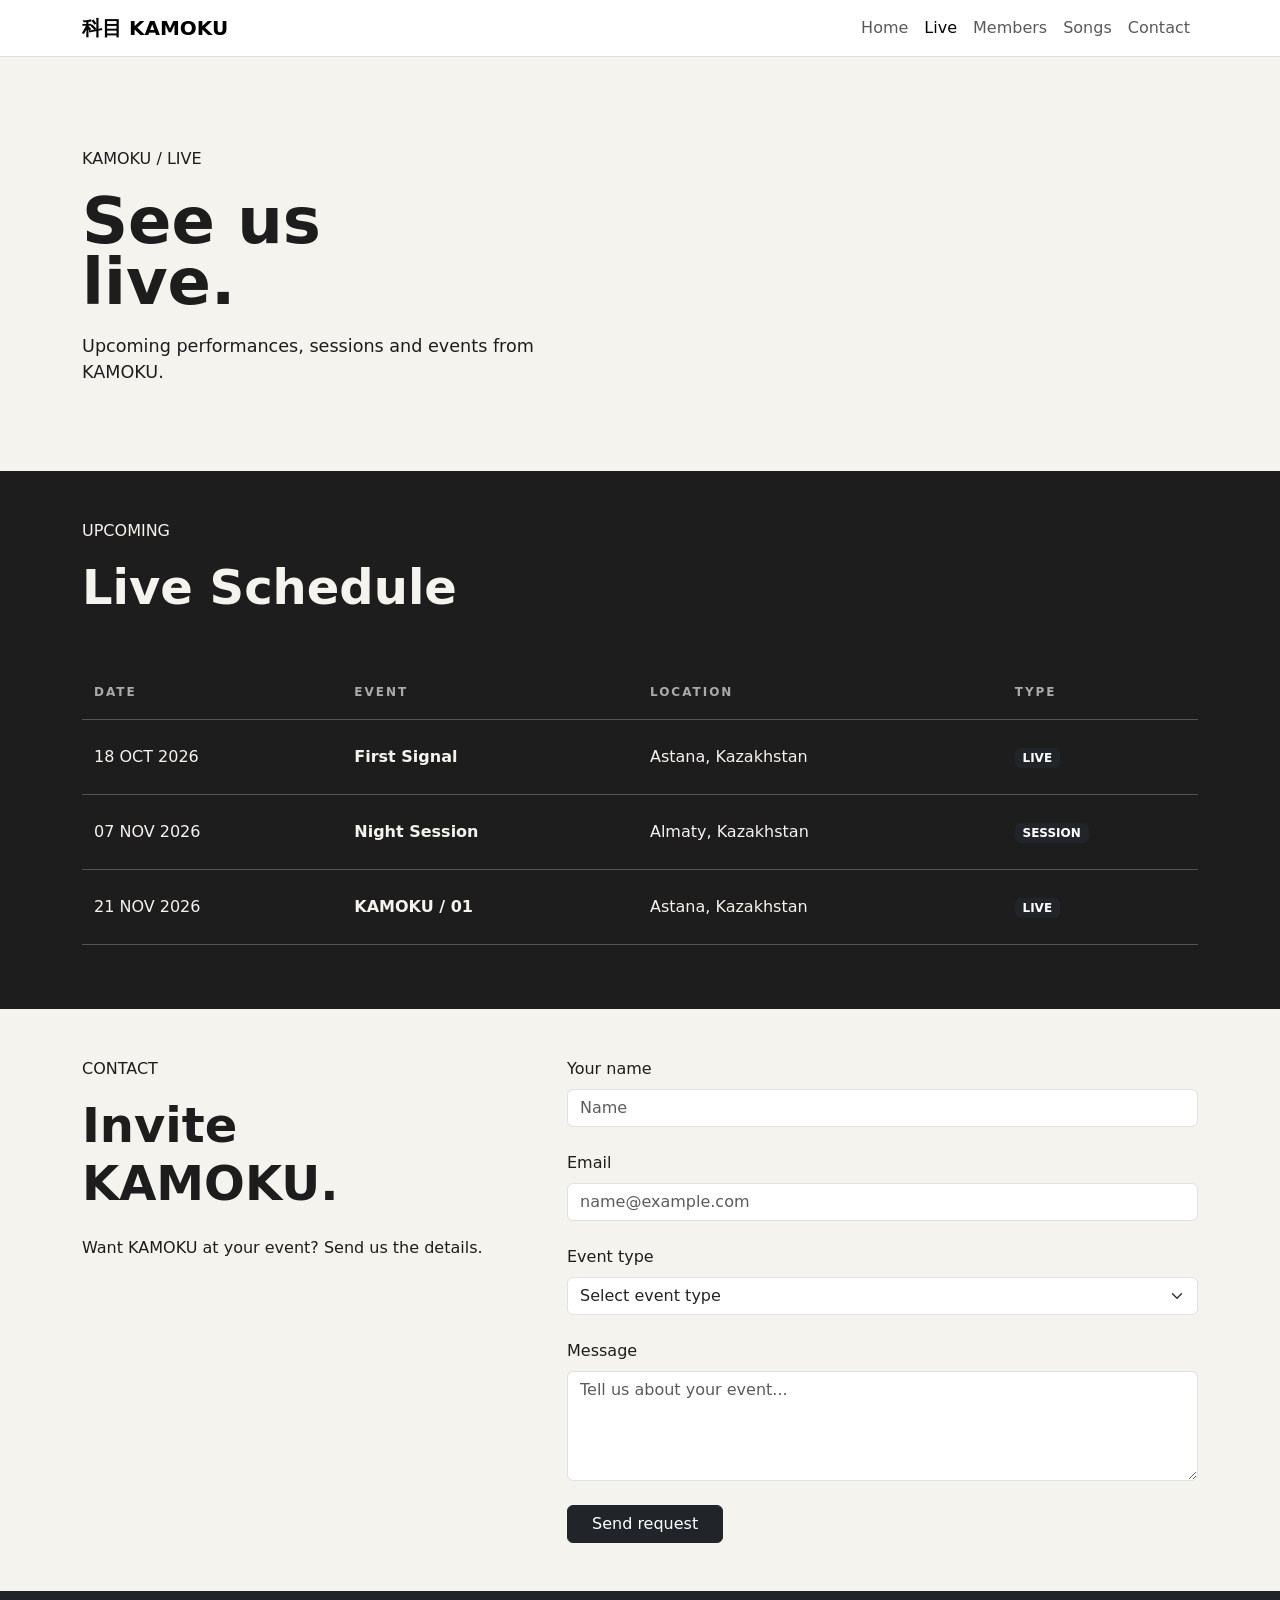
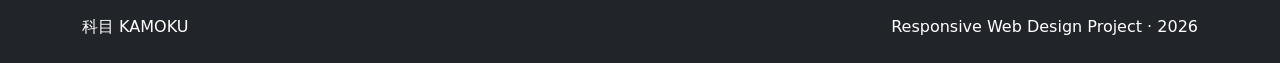
==== events.html @ d949f636 "Add midterm live page" ====
<!DOCTYPE html>
<html lang="en">
<head>
    <meta charset="UTF-8">
    <meta name="viewport" content="width=device-width, initial-scale=1.0">

    <title>KAMOKU | Live</title>

    <link
        href="https://cdn.jsdelivr.net/npm/bootstrap@5.3.8/dist/css/bootstrap.min.css"
        rel="stylesheet"
    >

    <link rel="stylesheet" href="style.css">
</head>

<body>

    <nav class="navbar navbar-expand-lg">
        <div class="container">
            <a class="navbar-brand fw-bold" href="index.html">科目 KAMOKU</a>

            <button
                class="navbar-toggler"
                type="button"
                data-bs-toggle="collapse"
                data-bs-target="#mainNav"
            >
                <span class="navbar-toggler-icon"></span>
            </button>

            <div class="collapse navbar-collapse" id="mainNav">
                <ul class="navbar-nav ms-auto">
                    <li class="nav-item">
                        <a class="nav-link" href="index.html">Home</a>
                    </li>

                    <li class="nav-item">
                        <a class="nav-link active" href="events.html">Live</a>
                    </li>

                    <li class="nav-item">
                        <a class="nav-link" href="index.html#members">Members</a>
                    </li>

                    <li class="nav-item">
                        <a class="nav-link" href="index.html#songs">Songs</a>
                    </li>

                    <li class="nav-item">
                        <a class="nav-link" href="index.html#contact">Contact</a>
                    </li>
                </ul>
            </div>
        </div>
    </nav>


    <main>

    <section class="live-hero">
        <div class="container">
            <p class="section-label">KAMOKU / LIVE</p>
            <h1>
                See us<br>
                live.
            </h1>
            <p class="live-intro">
                Upcoming performances, sessions and events from KAMOKU.
            </p>
        </div>

    </section>

    <section class="events-section py-5">
            <div class="container">

                <p class="section-label">UPCOMING</p>
                <h2 class="display-5 fw-bold mb-5">Live Schedule</h2>

                <div class="table-responsive">
                    <table class="table event-table align-middle">
                        <thead>
                            <tr>
                                <th>Date</th>
                                <th>Event</th>
                                <th>Location</th>
                                <th>Type</th>
                            </tr>
                        </thead>

                        <tbody>
                            <tr>
                                <td>18 OCT 2026</td>
                                <td class="fw-bold">First Signal</td>
                                <td>Astana, Kazakhstan</td>
                                <td><span class="badge bg-dark">LIVE</span></td>
                            </tr>

                            <tr>
                                <td>07 NOV 2026</td>
                                <td class="fw-bold">Night Session</td>
                                <td>Almaty, Kazakhstan</td>
                                <td><span class="badge bg-dark">SESSION</span></td>
                            </tr>

                            <tr>
                                <td>21 NOV 2026</td>
                                <td class="fw-bold">KAMOKU / 01</td>
                                <td>Astana, Kazakhstan</td>
                                <td><span class="badge bg-dark">LIVE</span></td>
                            </tr>
                        </tbody>
                    </table>
                </div>

            </div>
        </section>
        <section class="booking-section py-5">
            <div class="container">

                <div class="row g-5">

                    <div class="col-lg-5">
                        <p class="section-label">CONTACT</p>
                        <h2 class="display-5 fw-bold">Invite<br>KAMOKU.</h2>

                        <p class="mt-4">
                            Want KAMOKU at your event?
                            Send us the details.
                        </p>
                    </div>

                    <div class="col-lg-7">

                        <form>
                            <div class="mb-4">
                                <label for="name" class="form-label">Your name</label>
                                <input
                                    type="text"
                                    class="form-control"
                                    id="name"
                                    placeholder="Name"
                                    required
                                >
                            </div>

                            <div class="mb-4">
                                <label for="email" class="form-label">Email</label>
                                <input
                                    type="email"
                                    class="form-control"
                                    id="email"
                                    placeholder="name@example.com"
                                    required
                                >
                            </div>

                            <div class="mb-4">
                                <label for="eventType" class="form-label">Event type</label>

                                <select class="form-select" id="eventType">
                                    <option selected>Select event type</option>
                                    <option>Concert</option>
                                    <option>Festival</option>
                                    <option>Private event</option>
                                    <option>Other</option>
                                </select>
                            </div>

                            <div class="mb-4">
                                <label for="message" class="form-label">Message</label>

                                <textarea
                                    class="form-control"
                                    id="message"
                                    rows="4"
                                    placeholder="Tell us about your event..."
                                ></textarea>
                            </div>

                            <button type="submit" class="btn btn-dark px-4">
                                Send request
                            </button>
                        </form>

                    </div>

                </div>
            </div>
        </section>
    </main>


    <footer class="bg-dark text-white py-4">
        <div class="container d-flex justify-content-between">
            <span>科目 KAMOKU</span>
            <span>Responsive Web Design Project · 2026</span>
        </div>
    </footer>


    <script
        src="https://cdn.jsdelivr.net/npm/bootstrap@5.3.8/dist/js/bootstrap.bundle.min.js">
    </script>

</body>
</html>
---- style.css ----
body {
    margin: 0;
    background: #f5f3ee;
    color: #1d1d1d;
}

.navbar {
    background: #ffffff;
    border-bottom: 1px solid #ddd;
}

.navbar-brand {
    font-weight: bold;
}

section {
    padding: 80px 0;
}

#home {
    min-height: 70vh;
    display: flex;
    align-items: center;
}

#home h1 {
    font-size: 4rem;
    font-weight: 800;
}

#home p {
    font-size: 1.2rem;
}

/* TASK 1 - MEMBERS */

#members {
    background: #1d1d1d;
    color: white;
}

.members-wrap {
    width: 90%;
    margin: 0 auto;
}

.members-title {
    margin-bottom: 30px;
}

.members-title p {
    font-size: 0.75rem;
    letter-spacing: 2px;
    margin-bottom: 8px;
}

.members-title h2 {
    font-size: 2rem;
    font-weight: 700;
}

.members-grid {
    display: grid;
    grid-template-columns: 1fr;
    gap: 20px;
}

.member-card {
    border: 1px solid #555;
    padding: 25px;
    min-height: 230px;
}

.member-number {
    font-size: 0.8rem;
    margin-bottom: 45px;
    opacity: 0.6;
}

.member-card h3 {
    font-size: 1.7rem;
    margin-bottom: 4px;
}

.member-role {
    font-size: 0.85rem;
    text-transform: uppercase;
    letter-spacing: 1px;
    opacity: 0.6;
}

.member-card p:last-child {
    margin-top: 20px;
    line-height: 1.6;
}


/* TABLET */

@media (min-width: 768px) {

    .members-grid {
        grid-template-columns: repeat(2, 1fr);
    }

    .members-title h2 {
        font-size: 2.5rem;
    }

    .member-card {
        padding: 30px;
    }
}


/* LAPTOP */

@media (min-width: 1200px) {

    .members-grid {
        grid-template-columns: repeat(3, 1fr);
    }

    .members-title {
        margin-bottom: 45px;
    }

    .members-title h2 {
        font-size: 3rem;
    }

    .member-card {
        padding: 35px;
    }
}

/* TASK 2 - ABOUT */

#about {
    background: #f5f3ee;
}

.about-label {
    font-size: 0.75rem;
    letter-spacing: 2px;
    font-weight: 600;
}

#about .lead {
    max-width: 650px;
}

.about-box {
    min-height: 300px;
    background: #1d1d1d;
    color: white;
    padding: 40px;

    display: flex;
    flex-direction: column;
    justify-content: flex-end;
}

.about-box span {
    font-size: 4rem;
    font-weight: bold;
}

.about-box p {
    font-size: 1.4rem;
    letter-spacing: 4px;
    margin-bottom: 25px;
}

.about-box small {
    letter-spacing: 2px;
    opacity: 0.6;
}

/* TASK 2 - SONGS */

#songs {
    background: #f5f3ee;
}

.songs-label {
    font-size: 0.75rem;
    letter-spacing: 2px;
    font-weight: 600;
}

#songs .card {
    border-radius: 0;
    border: 1px solid #bbb;
    background: transparent;
}

#songs .card-title {
    font-weight: 700;
}

.song-number {
    font-size: 0.8rem;
    opacity: 0.5;
}

/* TASK 2 - CONTACT */

#contact {
    background: #ffffff;
}

.contact-label {
    font-size: 0.75rem;
    letter-spacing: 2px;
    font-weight: 600;
}

#contact .accordion-item {
    border-radius: 0;
    border-left: 0;
    border-right: 0;
}

#contact .accordion-button {
    border-radius: 0;
    font-weight: 600;
    padding: 20px 0;
}

#contact .accordion-button:not(.collapsed) {
    background: white;
    color: #1d1d1d;
    box-shadow: none;
}

#contact .accordion-button:focus {
    box-shadow: none;
}

#contact .accordion-body {
    padding-left: 0;
}

/* EVENTS PAGE */

.live-hero {
    padding: 90px 0 70px;
}

.live-hero h1 {
    font-size: 4rem;
    font-weight: 700;
    line-height: 0.95;
    margin: 20px 0;
}

.live-intro {
    max-width: 500px;
    font-size: 1.1rem;
}

.events-section {
    background: #1d1d1d;
    color: #f5f3ee;
}

.event-table {
    --bs-table-bg: transparent;
    --bs-table-color: #f5f3ee;
    --bs-table-border-color: #555;
}

.event-table th {
    font-size: 0.75rem;
    letter-spacing: 2px;
    text-transform: uppercase;
    color: #aaa;
    padding: 18px 12px;
}

.event-table td {
    padding: 25px 12px;
}

@media (max-width: 576px) {
    .live-hero {
        padding: 70px 0 50px;
    }

    .live-hero h1 {
        font-size: 3rem;
    }

    .event-table {
        font-size: 0.8rem;
    }

    .event-table th,
    .event-table td {
        padding: 15px 8px;
    }
}
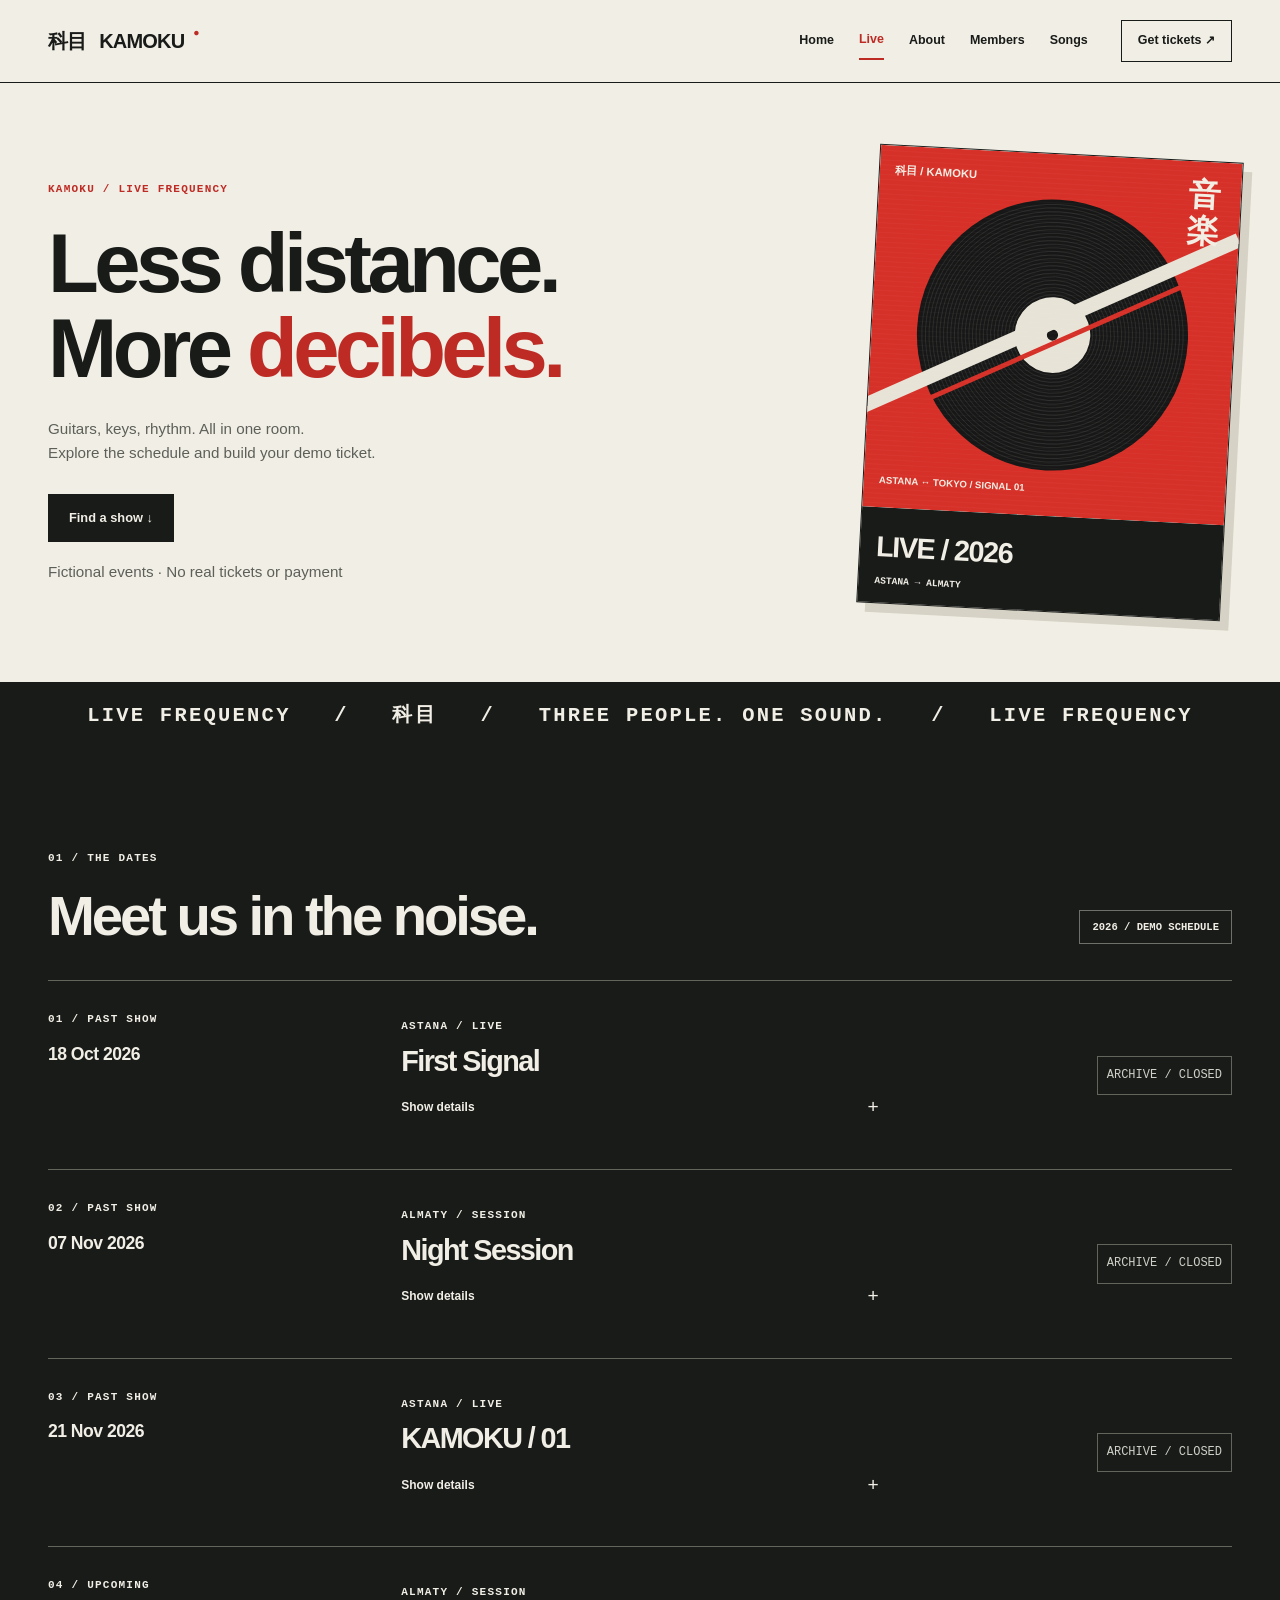
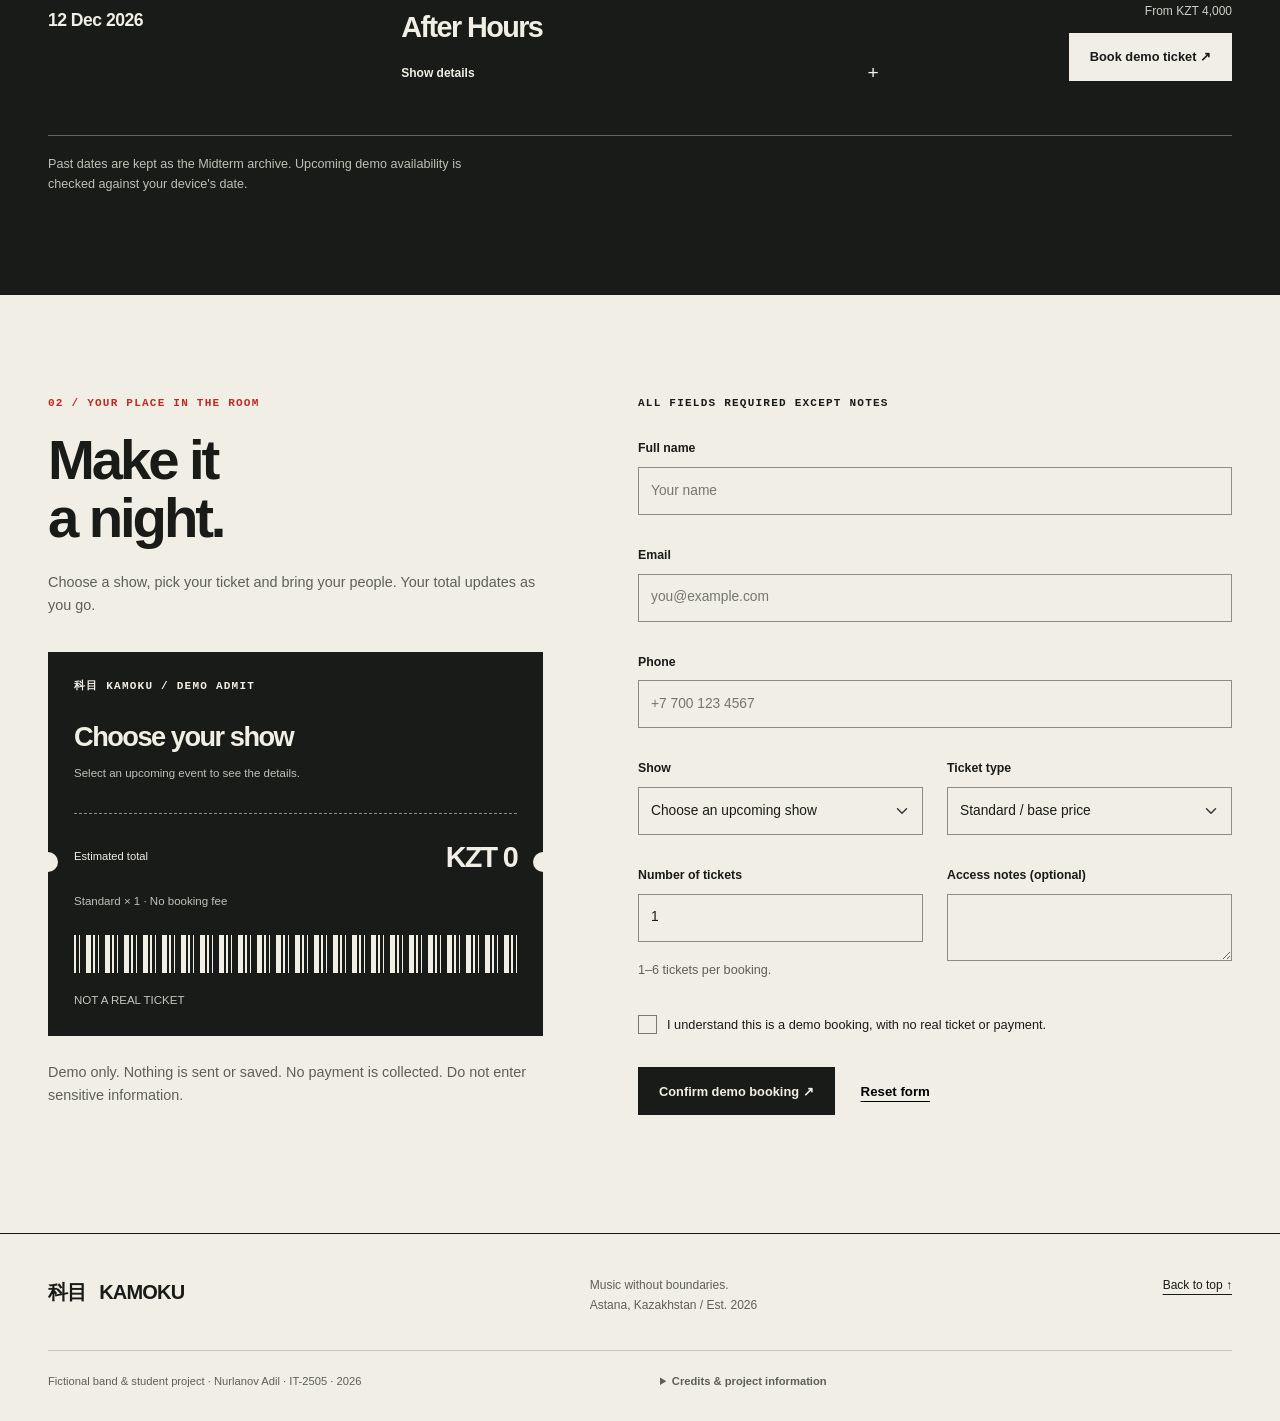
==== commit f3c36bc6: "Update KAMOKU for Endterm" ====
--- a/events.html
+++ b/events.html
@@ -1,208 +1,350 @@
-<!DOCTYPE html>
+<!doctype html>
 <html lang="en">
-<head>
-    <meta charset="UTF-8">
-    <meta name="viewport" content="width=device-width, initial-scale=1.0">
-
-    <title>KAMOKU | Live</title>
-
-    <link
-        href="https://cdn.jsdelivr.net/npm/bootstrap@5.3.8/dist/css/bootstrap.min.css"
-        rel="stylesheet"
-    >
-
-    <link rel="stylesheet" href="style.css">
-</head>
-
-<body>
-
-    <nav class="navbar navbar-expand-lg">
+  <head>
+    <meta charset="utf-8">
+    <meta name="viewport" content="width=device-width,initial-scale=1">
+    <meta name="description" content="KAMOKU: Japanese-inspired alternative music from Astana. Explore tracks and try our demo live ticket booking.">
+    <title>
+      KAMOKU | Live / In the room
+    </title>
+    <link rel="icon" href="images/track-1.svg" type="image/svg+xml">
+    <link rel="stylesheet" href="vendor/bootstrap.min.css">
+    <link rel="stylesheet" href="css/style.css">
+    <script defer src="vendor/jquery.min.js">
+    </script>
+    <script defer src="js/data.js">
+    </script>
+    <script defer src="js/booking.js">
+    </script>
+    <script defer src="js/effects.js">
+    </script>
+  </head>
+  <body data-page="live">
+    <a class="skip" href="#main">
+      Skip to content
+    </a>
+    <header>
+      <nav class="container site-nav" aria-label="Main navigation">
+        <a class="brand" href="index.html">
+          <span lang="ja">
+            科目
+          </span>
+          KAMOKU
+          <span class="brand-dot">
+            ●
+          </span>
+        </a>
+        <button class="nav-toggle" aria-expanded="false" aria-controls="nav-links" type="button">
+          Menu +
+        </button>
+        <div id="nav-links" class="nav-links">
+          <a href="index.html">
+            Home
+          </a>
+          <a href="events.html" class="active" aria-current="page">
+            Live
+          </a>
+          <a href="index.html#about">
+            About
+          </a>
+          <a href="index.html#members">
+            Members
+          </a>
+          <a href="index.html#songs">
+            Songs
+          </a>
+          <a class="nav-ticket" href="events.html#booking">
+            Get tickets ↗
+          </a>
+        </div>
+      </nav>
+    </header>
+    <main id="main">
+      <noscript>
+        <div class="container notice">
+          Enable JavaScript to explore the track catalogue and demo booking form.
+        </div>
+      </noscript>
+      <section class="container live-hero">
+        <div>
+          <p class="eyebrow red">
+            KAMOKU / LIVE FREQUENCY
+          </p>
+          <h1>
+            Less distance.
+            <br>
+            More
+            <em>
+              decibels.
+            </em>
+          </h1>
+          <p>
+            Guitars, keys, rhythm. All in one room.
+            <br>
+            Explore the schedule and build your demo ticket.
+          </p>
+          <a class="button" href="#schedule">
+            Find a show ↓
+          </a>
+          <p class="small-note">
+            Fictional events · No real tickets or payment
+          </p>
+        </div>
+        <figure class="live-poster">
+          <img src="images/signal.svg" width="900" height="900" alt="KAMOKU signal record illustration reused as the live tour poster">
+          <figcaption>
+            <strong>
+              LIVE / 2026
+            </strong>
+            <span>
+              ASTANA → ALMATY
+            </span>
+          </figcaption>
+        </figure>
+      </section>
+      <div class="ticker" aria-hidden="true">
+        LIVE FREQUENCY
+        &nbsp;
+        /
+        &nbsp;
+        科目
+        &nbsp;
+        /
+        &nbsp;
+        THREE PEOPLE. ONE SOUND.
+        &nbsp;
+        /
+        &nbsp;
+        LIVE FREQUENCY
+      </div>
+      <section id="schedule" class="dark-section section">
         <div class="container">
-            <a class="navbar-brand fw-bold" href="index.html">科目 KAMOKU</a>
-
-            <button
-                class="navbar-toggler"
-                type="button"
-                data-bs-toggle="collapse"
-                data-bs-target="#mainNav"
-            >
-                <span class="navbar-toggler-icon"></span>
+          <div class="section-heading horizontal">
+            <div>
+              <p class="eyebrow">
+                01 / The dates
+              </p>
+              <h2>
+                Meet us in the noise.
+              </h2>
+            </div>
+            <span class="outline-label">
+              2026 / DEMO SCHEDULE
+            </span>
+          </div>
+          <div id="event-list">
+          </div>
+          <p class="small-note">
+            Past dates are kept as the Midterm archive. Upcoming demo availability is checked against your device's date.
+          </p>
+        </div>
+      </section>
+      <section id="booking" class="section container booking-layout">
+        <div class="booking-aside">
+          <p class="eyebrow red">
+            02 / Your place in the room
+          </p>
+          <h2>
+            Make it
+            <br>
+            a night.
+          </h2>
+          <p>
+            Choose a show, pick your ticket and bring your people. Your total updates as you go.
+          </p>
+          <div class="ticket-preview">
+            <div class="eyebrow">
+              科目 KAMOKU / DEMO ADMIT
+            </div>
+            <h3 id="preview-event">
+              Choose your show
+            </h3>
+            <p id="preview-detail">
+              Select an upcoming event to see the details.
+            </p>
+            <div class="ticket-total">
+              <span>
+                Estimated total
+              </span>
+              <output id="booking-total" aria-live="polite">
+                ₸0
+              </output>
+            </div>
+            <p id="price-breakdown">
+              Standard × 1 · No booking fee
+            </p>
+            <div class="barcode" aria-hidden="true">
+            </div>
+            <p class="small-note">
+              NOT A REAL TICKET
+            </p>
+          </div>
+          <p class="small-note">
+            Demo only. Nothing is sent or saved. No payment is collected. Do not enter sensitive information.
+          </p>
+        </div>
+        <div>
+          <form id="booking-form" novalidate>
+            <p class="eyebrow">
+              All fields required except notes
+            </p>
+            <div class="row g-4">
+              <div class="col-12">
+                <label class="form-label" for="name">
+                  Full name
+                </label>
+                <input class="form-control" id="name" name="name" type="text" autocomplete="name" placeholder="Your name" required maxlength="120" aria-describedby="name-error">
+                <p class="field-error" id="name-error">
+                </p>
+              </div>
+              <div class="col-12">
+                <label class="form-label" for="email">
+                  Email
+                </label>
+                <input class="form-control" id="email" name="email" type="email" autocomplete="email" placeholder="you@example.com" required maxlength="120" aria-describedby="email-error">
+                <p class="field-error" id="email-error">
+                </p>
+              </div>
+              <div class="col-12">
+                <label class="form-label" for="phone">
+                  Phone
+                </label>
+                <input class="form-control" id="phone" name="phone" type="tel" autocomplete="tel" placeholder="+7 700 123 4567" required maxlength="120" aria-describedby="phone-error">
+                <p class="field-error" id="phone-error">
+                </p>
+              </div>
+              <div class="col-12 col-md-6">
+                <label class="form-label" for="event">
+                  Show
+                </label>
+                <select class="form-select" id="event" name="event" required aria-describedby="event-error">
+                  <option value="">
+                    Choose an upcoming show
+                  </option>
+                </select>
+                <p class="field-error" id="event-error">
+                </p>
+              </div>
+              <div class="col-12 col-md-6">
+                <label class="form-label" for="ticket">
+                  Ticket type
+                </label>
+                <select class="form-select" id="ticket" name="ticket" required aria-describedby="ticket-error">
+                  <option value="standard">
+                    Standard / base price
+                  </option>
+                  <option value="supporter">
+                    Supporter / +50%
+                  </option>
+                </select>
+                <p class="field-error" id="ticket-error">
+                </p>
+              </div>
+              <div class="col-12 col-md-6">
+                <label for="quantity" class="form-label">
+                  Number of tickets
+                </label>
+                <input class="form-control" id="quantity" name="quantity" type="number" min="1" max="6" step="1" value="1" required aria-describedby="quantity-help quantity-error">
+                <p id="quantity-help" class="small-note">
+                  1–6 tickets per booking.
+                </p>
+                <p id="quantity-error" class="field-error">
+                </p>
+              </div>
+              <div class="col-12 col-md-6">
+                <label for="notes" class="form-label">
+                  Access notes (optional)
+                </label>
+                <textarea class="form-control" id="notes" name="notes" rows="2" maxlength="300" placeholder="Any access needs?" aria-describedby="notes-error">
+                </textarea>
+                <p id="notes-error" class="field-error">
+                </p>
+              </div>
+              <div class="col-12">
+                <div class="form-check">
+                  <input class="form-check-input" type="checkbox" id="consent" name="consent" required aria-describedby="consent-error">
+                  <label class="form-check-label" for="consent">
+                    I understand this is a demo booking, with no real ticket or payment.
+                  </label>
+                </div>
+                <p class="field-error" id="consent-error">
+                </p>
+              </div>
+              <div class="col-12 form-actions">
+                <button type="submit" class="button" id="submit-booking">
+                  Confirm demo booking ↗
+                </button>
+                <button type="reset" class="text-button">
+                  Reset form
+                </button>
+              </div>
+            </div>
+            <p id="form-status" class="small-note" role="status" aria-live="polite">
+            </p>
+          </form>
+          <section id="booking-success" class="success" role="status" aria-live="polite" tabindex="-1" hidden>
+            <p class="eyebrow">
+              ✓ Demo confirmed
+            </p>
+            <h3>
+              You're on the list.
+              <br>
+              In demo mode.
+            </h3>
+            <p id="confirmation">
+            </p>
+            <p>
+              No booking was sent, no email will arrive and no real ticket was issued. The form has been cleared.
+            </p>
+            <button class="button secondary" id="dismiss-success" type="button">
+              Make another demo booking
             </button>
-
-            <div class="collapse navbar-collapse" id="mainNav">
-                <ul class="navbar-nav ms-auto">
-                    <li class="nav-item">
-                        <a class="nav-link" href="index.html">Home</a>
-                    </li>
-
-                    <li class="nav-item">
-                        <a class="nav-link active" href="events.html">Live</a>
-                    </li>
-
-                    <li class="nav-item">
-                        <a class="nav-link" href="index.html#members">Members</a>
-                    </li>
-
-                    <li class="nav-item">
-                        <a class="nav-link" href="index.html#songs">Songs</a>
-                    </li>
-
-                    <li class="nav-item">
-                        <a class="nav-link" href="index.html#contact">Contact</a>
-                    </li>
-                </ul>
-            </div>
-        </div>
-    </nav>
-
-
-    <main>
-
-    <section class="live-hero">
-        <div class="container">
-            <p class="section-label">KAMOKU / LIVE</p>
-            <h1>
-                See us<br>
-                live.
-            </h1>
-            <p class="live-intro">
-                Upcoming performances, sessions and events from KAMOKU.
-            </p>
-        </div>
-
-    </section>
-
-    <section class="events-section py-5">
-            <div class="container">
-
-                <p class="section-label">UPCOMING</p>
-                <h2 class="display-5 fw-bold mb-5">Live Schedule</h2>
-
-                <div class="table-responsive">
-                    <table class="table event-table align-middle">
-                        <thead>
-                            <tr>
-                                <th>Date</th>
-                                <th>Event</th>
-                                <th>Location</th>
-                                <th>Type</th>
-                            </tr>
-                        </thead>
-
-                        <tbody>
-                            <tr>
-                                <td>18 OCT 2026</td>
-                                <td class="fw-bold">First Signal</td>
-                                <td>Astana, Kazakhstan</td>
-                                <td><span class="badge bg-dark">LIVE</span></td>
-                            </tr>
-
-                            <tr>
-                                <td>07 NOV 2026</td>
-                                <td class="fw-bold">Night Session</td>
-                                <td>Almaty, Kazakhstan</td>
-                                <td><span class="badge bg-dark">SESSION</span></td>
-                            </tr>
-
-                            <tr>
-                                <td>21 NOV 2026</td>
-                                <td class="fw-bold">KAMOKU / 01</td>
-                                <td>Astana, Kazakhstan</td>
-                                <td><span class="badge bg-dark">LIVE</span></td>
-                            </tr>
-                        </tbody>
-                    </table>
-                </div>
-
-            </div>
-        </section>
-        <section class="booking-section py-5">
-            <div class="container">
-
-                <div class="row g-5">
-
-                    <div class="col-lg-5">
-                        <p class="section-label">CONTACT</p>
-                        <h2 class="display-5 fw-bold">Invite<br>KAMOKU.</h2>
-
-                        <p class="mt-4">
-                            Want KAMOKU at your event?
-                            Send us the details.
-                        </p>
-                    </div>
-
-                    <div class="col-lg-7">
-
-                        <form>
-                            <div class="mb-4">
-                                <label for="name" class="form-label">Your name</label>
-                                <input
-                                    type="text"
-                                    class="form-control"
-                                    id="name"
-                                    placeholder="Name"
-                                    required
-                                >
-                            </div>
-
-                            <div class="mb-4">
-                                <label for="email" class="form-label">Email</label>
-                                <input
-                                    type="email"
-                                    class="form-control"
-                                    id="email"
-                                    placeholder="name@example.com"
-                                    required
-                                >
-                            </div>
-
-                            <div class="mb-4">
-                                <label for="eventType" class="form-label">Event type</label>
-
-                                <select class="form-select" id="eventType">
-                                    <option selected>Select event type</option>
-                                    <option>Concert</option>
-                                    <option>Festival</option>
-                                    <option>Private event</option>
-                                    <option>Other</option>
-                                </select>
-                            </div>
-
-                            <div class="mb-4">
-                                <label for="message" class="form-label">Message</label>
-
-                                <textarea
-                                    class="form-control"
-                                    id="message"
-                                    rows="4"
-                                    placeholder="Tell us about your event..."
-                                ></textarea>
-                            </div>
-
-                            <button type="submit" class="btn btn-dark px-4">
-                                Send request
-                            </button>
-                        </form>
-
-                    </div>
-
-                </div>
-            </div>
-        </section>
+          </section>
+        </div>
+      </section>
     </main>
-
-
-    <footer class="bg-dark text-white py-4">
-        <div class="container d-flex justify-content-between">
-            <span>科目 KAMOKU</span>
-            <span>Responsive Web Design Project · 2026</span>
-        </div>
+    <footer>
+      <div class="container">
+        <div class="footer-top">
+          <a class="brand" href="index.html">
+            <span lang="ja">
+              科目
+            </span>
+            KAMOKU
+          </a>
+          <p>
+            Music without boundaries.
+            <br>
+            Astana, Kazakhstan / Est. 2026
+          </p>
+          <a href="#main" class="scroll-link">
+            Back to top ↑
+          </a>
+        </div>
+        <div class="credits">
+          <p>
+            Fictional band
+            &
+            student project · Nurlanov Adil · IT-2505 · 2026
+          </p>
+          <details>
+            <summary>
+              Credits
+              &
+              project information
+            </summary>
+            <p>
+              Original Midterm concept, band members and first three track descriptions: Nurlanov Adil. Endterm redesign, JavaScript, CSS and original SVG illustrations created with OpenAI Codex (AI assistance). SVG artwork is code-generated; no external photographs or AI image generator used. Additional tracks and events are fictional demo content.
+            </p>
+            <p>
+              Bootstrap 5.3.8 (MIT) — grid and form components. jQuery 3.7.1 (MIT) — animations and effects. System fonts. No downloaded template.
+            </p>
+            <a href="https://github.com/Nurlanov-Adil/Nurlanov_Adil_Assignment3">
+              Original GitHub repository ↗
+            </a>
+          </details>
+        </div>
+      </div>
     </footer>
-
-
-    <script
-        src="https://cdn.jsdelivr.net/npm/bootstrap@5.3.8/dist/js/bootstrap.bundle.min.js">
-    </script>
-
-</body>
-</html>+  </body>
+</html>
--- a/css/style.css
+++ b/css/style.css
@@ -0,0 +1,1576 @@
+/* KAMOKU Endterm. Original CSS/SVG design made with OpenAI Codex assistance. */
+
+/* 1. Theme colors and Bootstrap variables */
+
+:root {
+    --paper: #f1eee5;
+    --ink: #191b19;
+    --red: #bd2b24;
+    --muted: #5d6059;
+    --line: #c8c7bd;
+    --bs-body-font-family: Arial, Helvetica, sans-serif;
+    --bs-body-color: var(--ink);
+    --bs-body-bg: var(--paper);
+}
+
+/* 2. Base elements and accessibility */
+
+* {
+    box-sizing: border-box;
+}
+
+body {
+    margin: 0;
+    background: var(--paper);
+    color: var(--ink);
+    font-size: 16px;
+    line-height: 1.6;
+}
+
+a {
+    color: inherit;
+    text-underline-offset: 5px;
+}
+
+button, input, select, textarea {
+    font: inherit;
+}
+
+button, a, input, select, textarea, summary {
+    touch-action: manipulation;
+}
+
+button {
+    cursor: pointer;
+}
+
+img {
+    max-width: 100%;
+    height: auto;
+    display: block;
+}
+
+h1, h2, h3, p, figure {
+    margin: 0;
+}
+
+p+p {
+    margin-top: 18px;
+}
+
+h1, h2, h3 {
+    font-weight: 800;
+    letter-spacing: -.055em;
+    line-height: 1.02;
+}
+
+h2 {
+    font-size: clamp(2.4rem, 4.4vw, 4.4rem);
+}
+
+h3 {
+    font-size: 1.6rem;
+}
+
+p {
+    max-width: 65ch;
+}
+
+::selection {
+    background: var(--red);
+    color: #fff;
+}
+
+[hidden] {
+    display: none !important;
+}
+
+:focus-visible {
+    outline: 3px solid #1767b0 !important;
+    outline-offset: 5px !important;
+    box-shadow: none !important;
+}
+
+/* 3. Shared layout and typography */
+
+.container {
+    max-width: 1320px;
+    width: calc(100% - 96px);
+    padding: 0;
+    margin: auto;
+}
+
+.skip {
+    position: fixed;
+    left: 20px;
+    top: -100px;
+    z-index: 100;
+    background: var(--ink);
+    color: white;
+    padding: 12px;
+}
+
+.skip:focus {
+    top: 12px;
+}
+
+section[id], main[id] {
+    scroll-margin-top: 96px;
+}
+
+.eyebrow {
+    font: 700 .69rem/1.5 'Courier New', monospace;
+    text-transform: uppercase;
+    letter-spacing: .11em;
+}
+
+.red {
+    color: var(--red);
+}
+
+.small-note {
+    font-size: .79rem;
+    color: var(--muted);
+    line-height: 1.6;
+    margin-top: 18px;
+}
+
+.section {
+    padding-top: 100px;
+    padding-bottom: 100px;
+}
+
+.section-heading {
+    margin-bottom: 36px;
+}
+
+.section-heading .eyebrow {
+    margin-bottom: 20px;
+}
+
+.section-heading.horizontal {
+    display: flex;
+    align-items: end;
+    justify-content: space-between;
+    gap: 24px;
+}
+
+.section-heading.horizontal>p {
+    font-size: .9rem;
+    color: var(--muted);
+}
+
+/* 4. Header and navigation */
+
+header {
+    position: sticky;
+    top: 0;
+    z-index: 20;
+    background: var(--paper);
+    border-bottom: 1px solid var(--ink);
+}
+
+.site-nav {
+    min-height: 82px;
+    display: flex;
+    justify-content: space-between;
+    align-items: center;
+    gap: 24px;
+}
+
+.brand {
+    font-size: 1.25rem;
+    font-weight: 900;
+    letter-spacing: -.04em;
+    text-decoration: none;
+    white-space: nowrap;
+}
+
+.brand span[lang] {
+    margin-right: 8px;
+}
+
+.brand-dot {
+    font-size: .65rem;
+    color: var(--red);
+    vertical-align: top;
+    margin-left: 4px;
+}
+
+.nav-links {
+    display: flex;
+    align-items: center;
+    gap: 25px;
+}
+
+.nav-links a {
+    font-size: .78rem;
+    font-weight: 700;
+    text-decoration: none;
+    padding: 8px 0;
+    transition: color .18s;
+}
+
+.nav-links a:hover, .text-link:hover {
+    color: var(--red);
+}
+
+.nav-links .active {
+    border-bottom: 2px solid var(--red);
+    color: var(--red);
+}
+
+.nav-links .nav-ticket {
+    border: 1px solid var(--ink);
+    padding: 10px 16px;
+    margin-left: 8px;
+}
+
+.nav-ticket:hover {
+    background: var(--ink);
+    color: var(--paper) !important;
+}
+
+.nav-toggle {
+    display: none;
+    background: transparent;
+    border: 1px solid var(--ink);
+    padding: 8px 12px;
+    font-weight: 700;
+}
+
+/* 5. Home hero and shared buttons */
+
+.hero {
+    padding-top: 30px;
+    padding-bottom: 70px;
+}
+
+.hero-top {
+    display: flex;
+    justify-content: space-between;
+    padding-bottom: 22px;
+}
+
+.hero h1 {
+    font-size: clamp(5rem, 17.8vw, 16rem);
+    letter-spacing: -.075em;
+    line-height: .87;
+    position: relative;
+    border-bottom: 1px solid var(--ink);
+    padding-bottom: 25px;
+    white-space: nowrap;
+}
+
+.title-mark {
+    letter-spacing: 0;
+    font-size: .12em;
+    vertical-align: top;
+    margin-left: 12px;
+    line-height: 1.6;
+}
+
+.hero-grid {
+    display: grid;
+    grid-template-columns: .82fr 1.18fr;
+    gap: 65px;
+    margin-top: 35px;
+    align-items: center;
+}
+
+.hero-copy h2 {
+    font-size: clamp(2.4rem, 4.1vw, 4.1rem);
+    margin: 20px 0 24px;
+}
+
+.hero-copy>p:not(.eyebrow) {
+    max-width: 390px;
+    font-size: .94rem;
+    color: var(--muted);
+}
+
+.actions {
+    display: flex;
+    align-items: center;
+    gap: 25px;
+    flex-wrap: wrap;
+    margin-top: 30px;
+}
+
+.button {
+    display: inline-flex;
+    align-items: center;
+    justify-content: center;
+    min-height: 48px;
+    padding: 12px 20px;
+    color: var(--paper);
+    background: var(--ink);
+    border: 1px solid var(--ink);
+    font-size: .8rem;
+    font-weight: 700;
+    text-decoration: none;
+    border-radius: 0;
+    transition: background .18s, color .18s, transform .18s;
+    line-height: 1.5;
+}
+
+.button:hover {
+    background: var(--red);
+    border-color: var(--red);
+    color: #fff;
+    transform: translateY(-2px);
+}
+
+.button.secondary {
+    background: transparent;
+    color: var(--ink);
+}
+
+.button.secondary:hover {
+    background: var(--ink);
+    color: var(--paper);
+}
+
+.button.light {
+    background: var(--paper);
+    color: var(--ink);
+    border-color: var(--paper);
+}
+
+.button.light:hover {
+    background: var(--red);
+    color: #fff;
+    border-color: var(--red);
+}
+
+.button:disabled {
+    opacity: .55;
+    cursor: not-allowed;
+    transform: none;
+}
+
+.text-link, .text-button {
+    font-weight: 700;
+    font-size: .83rem;
+}
+
+.text-button {
+    background: transparent;
+    border: 0;
+    text-decoration: underline;
+    text-underline-offset: 5px;
+    min-height: 44px;
+}
+
+.hero-art {
+    position: relative;
+}
+
+.hero-art img {
+    width: 100%;
+    aspect-ratio: 1/1;
+    object-fit: cover;
+}
+
+.hero-art figcaption {
+    display: flex;
+    justify-content: space-between;
+    font: 700 .57rem/1.5 'Courier New', monospace;
+    letter-spacing: .04em;
+    padding-top: 10px;
+}
+
+.hero-note {
+    font-size: .7rem;
+    font-family: 'Courier New', monospace;
+    margin-top: 50px;
+}
+
+.hero-note>span:last-child {
+    color: var(--muted);
+    margin-left: 16px;
+}
+
+.status-dot {
+    display: inline-block;
+    width: 7px;
+    height: 7px;
+    background: var(--red);
+    border-radius: 50%;
+    margin-right: 8px;
+}
+
+/* 6. Band introduction and member cards */
+
+.ticker {
+    background: var(--ink);
+    color: var(--paper);
+    padding: 18px 0;
+    font: 700 clamp(.8rem, 1.6vw, 1.4rem)/1.5 'Courier New', monospace;
+    letter-spacing: .11em;
+    white-space: nowrap;
+    overflow: hidden;
+    text-align: center;
+    border-block: 1px solid var(--ink);
+}
+
+#about {
+    display: grid;
+    grid-template-columns: 1fr 1fr;
+    gap: 80px;
+}
+
+.about-copy .lead {
+    font-size: 1.65rem;
+    font-weight: 700;
+    letter-spacing: -.03em;
+    line-height: 1.3;
+    margin-bottom: 24px;
+}
+
+.about-copy>p:not(.lead) {
+    color: var(--muted);
+    font-size: .95rem;
+}
+
+.about-copy .text-link {
+    display: inline-block;
+    margin-top: 25px;
+}
+
+.dark-section {
+    background: var(--ink);
+    color: var(--paper);
+}
+
+.outline-label {
+    border: 1px solid #6d7169;
+    padding: 8px 12px;
+    white-space: nowrap;
+    font: 700 .66rem/1.6 'Courier New', monospace;
+}
+
+.members-grid {
+    display: grid;
+    grid-template-columns: 1fr;
+    gap: 24px;
+}
+
+.member-card {
+    border: 1px solid #575a52;
+    transition: transform .2s;
+}
+
+.member-card:hover {
+    transform: translateY(-6px);
+}
+
+.member-visual {
+    position: relative;
+    overflow: hidden;
+}
+
+.member-visual img {
+    width: 100%;
+    aspect-ratio: 1.45;
+    object-fit: cover;
+    transition: transform .3s;
+}
+
+.member-card:hover img {
+    transform: scale(1.045);
+}
+
+.member-number {
+    position: absolute;
+    right: 18px;
+    top: 12px;
+    font: 700 .75rem 'Courier New', monospace;
+    background: var(--paper);
+    color: var(--ink);
+    padding: 6px;
+}
+
+.member-body {
+    padding: 24px;
+}
+
+.member-body h3 {
+    font-size: 1.9rem;
+    margin: 8px 0 18px;
+}
+
+.member-body>p:last-child {
+    font-size: .85rem;
+    color: #c6c8be;
+}
+
+/* 7. Song search, filters and cards */
+
+.filters {
+    display: grid;
+    grid-template-columns: 2fr 1fr 1fr auto;
+    align-items: end;
+    gap: 16px;
+    padding: 24px;
+    background: #e6e3d9;
+    border: 1px solid var(--line);
+}
+
+label:not(.form-check-label) {
+    display: block;
+    font-size: .77rem;
+    font-weight: 700;
+    margin-bottom: 8px;
+}
+
+.form-control, .form-select {
+    border: 1px solid #8b8e82;
+    border-radius: 0;
+    background-color: var(--paper);
+    color: var(--ink);
+    min-height: 48px;
+    padding: 12px;
+    font-size: .86rem;
+}
+
+.form-control:focus, .form-select:focus {
+    background-color: var(--paper);
+    color: var(--ink);
+    border-color: var(--ink);
+    box-shadow: 0 0 0 2px var(--ink);
+}
+
+.form-control::placeholder {
+    color: #74776b;
+}
+
+.result-count {
+    padding: 24px 0;
+}
+
+.song-grid {
+    display: grid;
+    grid-template-columns: repeat(4, minmax(0, 1fr));
+    gap: 28px 20px;
+}
+
+.song-card {
+    min-width: 0;
+    border: 1px solid var(--line);
+    transition: border-color .2s, transform .2s;
+}
+
+.song-card:hover {
+    border-color: var(--red);
+    transform: translateY(-5px);
+}
+
+.song-art {
+    position: relative;
+    overflow: hidden;
+}
+
+.song-art img {
+    width: 100%;
+    transition: transform .3s;
+}
+
+.song-card:hover .song-art img {
+    transform: scale(1.04);
+}
+
+.track-badge {
+    position: absolute;
+    right: 12px;
+    top: 12px;
+    background: var(--paper);
+    font: 700 .7rem 'Courier New', monospace;
+    padding: 6px;
+}
+
+.song-body {
+    padding: 16px;
+}
+
+.song-meta {
+    display: flex;
+    justify-content: space-between;
+    gap: 8px;
+    font: .6rem/1.4 'Courier New', monospace;
+    margin-bottom: 15px;
+    color: var(--muted);
+}
+
+.song-card h3 {
+    font-size: 1.35rem;
+    margin-bottom: 18px;
+}
+
+.disclosure {
+    background: none;
+    color: inherit;
+    display: flex;
+    justify-content: space-between;
+    align-items: center;
+    gap: 20px;
+    text-align: left;
+    border: 0;
+    border-bottom: 1px solid var(--line);
+    padding: 16px 0;
+    width: 100%;
+    font-size: .9rem;
+    font-weight: 700;
+    min-height: 44px;
+}
+
+.disclosure:hover {
+    color: var(--red);
+}
+
+.disclosure span {
+    font-size: 1.2rem;
+    font-weight: 400;
+}
+
+.song-disclosure {
+    font-size: .75rem;
+    border-top: 1px solid var(--line);
+    border-bottom: 0;
+    padding-bottom: 0;
+}
+
+.disclosure-panel {
+    font-size: .88rem;
+    line-height: 1.7;
+    padding-top: 15px;
+}
+
+.disclosure-panel p {
+    padding-bottom: 12px;
+}
+
+.song-card .disclosure-panel {
+    font-size: .78rem;
+    color: var(--muted);
+}
+
+.empty {
+    text-align: center;
+    border: 1px dashed var(--muted);
+    padding: 60px 20px;
+}
+
+.empty p {
+    margin: 18px auto;
+}
+
+/* 8. Live callout and FAQ */
+
+.live-callout {
+    background: var(--red);
+    color: var(--paper);
+    position: relative;
+    overflow: hidden;
+}
+
+.live-callout .container {
+    position: relative;
+    padding-block: 65px;
+}
+
+.live-callout h2 {
+    font-size: clamp(3rem, 7vw, 7rem);
+    margin: 20px 0 30px;
+    position: relative;
+    z-index: 1;
+}
+
+.live-callout .button {
+    position: relative;
+    z-index: 1;
+}
+
+.callout-kanji {
+    position: absolute;
+    right: 20px;
+    top: -60px;
+    font-weight: 900;
+    font-size: 360px;
+    opacity: .15;
+    line-height: 1.4;
+}
+
+.live-callout .eyebrow {
+    position: relative;
+    z-index: 1;
+}
+
+#contact {
+    display: grid;
+    grid-template-columns: 1fr 1fr;
+    gap: 65px;
+}
+
+#contact .section-heading>p:last-child {
+    font-size: .85rem;
+    color: var(--muted);
+    margin-top: 24px;
+}
+
+.faq h3 {
+    letter-spacing: 0;
+}
+
+.faq-list .disclosure {
+    padding: 25px 0;
+    font-size: 1rem;
+}
+
+.faq .disclosure-panel {
+    color: var(--muted);
+}
+
+/* 9. Footer and credits */
+
+footer {
+    border-top: 1px solid var(--ink);
+    padding: 42px 0 30px;
+}
+
+.footer-top {
+    display: flex;
+    justify-content: space-between;
+    align-items: start;
+    gap: 20px;
+}
+
+.footer-top p {
+    font-size: .75rem;
+    color: var(--muted);
+}
+
+.footer-top>a:last-child {
+    font-size: .75rem;
+}
+
+.credits {
+    border-top: 1px solid var(--line);
+    margin-top: 35px;
+    padding-top: 22px;
+    font-size: .7rem;
+    color: var(--muted);
+    display: grid;
+    grid-template-columns: 1fr 1fr;
+    gap: 40px;
+}
+
+.credits details p {
+    margin: 15px 0;
+}
+
+.credits summary {
+    cursor: pointer;
+    font-weight: 700;
+}
+
+summary:hover {
+    color: var(--red);
+}
+
+/* 10. Live page and event schedule */
+
+.live-hero {
+    padding-block: 70px;
+    display: grid;
+    grid-template-columns: 1.35fr .65fr;
+    align-items: center;
+    gap: 65px;
+}
+
+.live-hero h1 {
+    font-size: clamp(3rem, 6.5vw, 6.5rem);
+    margin: 25px 0;
+}
+
+.live-hero h1 em {
+    font-style: normal;
+    color: var(--red);
+}
+
+.live-hero>div>p:not(.eyebrow) {
+    font-size: .95rem;
+    color: var(--muted);
+}
+
+.live-hero .button {
+    margin-top: 28px;
+}
+
+.live-poster {
+    transform: rotate(3deg);
+    border: 1px solid var(--ink);
+    box-shadow: 9px 9px 0 #d6d2c5;
+}
+
+.live-poster figcaption {
+    background: var(--ink);
+    color: var(--paper);
+    padding: 16px;
+    display: flex;
+    flex-direction: column;
+    gap: 6px;
+}
+
+.live-poster strong {
+    font-size: 1.8rem;
+    font-weight: 900;
+    letter-spacing: -.05em;
+}
+
+.live-poster span {
+    font: 700 .6rem 'Courier New', monospace;
+}
+
+.event-row {
+    border-top: 1px solid #64665e;
+    padding: 30px 0;
+    display: grid;
+    grid-template-columns: 1fr 1.5fr 1fr;
+    gap: 35px;
+}
+
+.event-row:last-child {
+    border-bottom: 1px solid #64665e;
+}
+
+.event-date {
+    display: flex;
+    flex-direction: column;
+    gap: 12px;
+}
+
+.event-date strong {
+    font-size: 1.1rem;
+    letter-spacing: -.03em;
+}
+
+.event-info h3 {
+    font-size: 1.8rem;
+    margin-top: 10px;
+}
+
+.event-info .disclosure {
+    font-size: .75rem;
+    color: var(--paper);
+    border: 0;
+}
+
+.event-info .disclosure:hover {
+    color: #f48578;
+}
+
+.event-info .disclosure-panel {
+    color: #ced0c7;
+    font-size: .85rem;
+}
+
+.event-action {
+    display: flex;
+    flex-direction: column;
+    align-items: end;
+    gap: 12px;
+    justify-content: center;
+}
+
+.event-action>span {
+    font-size: .75rem;
+    color: #ced0c7;
+}
+
+.archive-label {
+    font-family: 'Courier New', monospace;
+    border: 1px solid #62655c;
+    padding: 9px;
+}
+
+.dark-section .small-note {
+    color: #bdc1b6;
+}
+
+/* 11. Booking form and ticket preview */
+
+.booking-layout {
+    display: grid;
+    grid-template-columns: 1fr 1.2fr;
+    gap: 95px;
+}
+
+.booking-aside>p:not(.eyebrow) {
+    font-size: .9rem;
+    color: var(--muted);
+    margin-top: 25px;
+}
+
+.booking-aside h2 {
+    margin: 20px 0;
+}
+
+.ticket-preview {
+    padding: 26px;
+    background: var(--ink);
+    color: var(--paper);
+    margin-top: 35px;
+    position: relative;
+}
+
+.ticket-preview:before, .ticket-preview:after {
+    content: '';
+    position: absolute;
+    width: 20px;
+    height: 20px;
+    border-radius: 50%;
+    background: var(--paper);
+    top: 52%;
+}
+
+.ticket-preview:before {
+    left: -10px;
+}
+
+.ticket-preview:after {
+    right: -10px;
+}
+
+.ticket-preview h3 {
+    margin: 28px 0 14px;
+    font-size: 1.7rem;
+}
+
+.ticket-preview>p {
+    font-size: .72rem;
+    color: #bec2b7;
+}
+
+.ticket-total {
+    border-top: 1px dashed #868a7e;
+    display: flex;
+    align-items: center;
+    justify-content: space-between;
+    gap: 12px;
+    margin-top: 30px;
+    padding-top: 20px;
+}
+
+.ticket-total span {
+    font-size: .7rem;
+}
+
+.ticket-total output {
+    font-size: 1.8rem;
+    font-weight: 700;
+    letter-spacing: -.06em;
+}
+
+.ticket-preview #price-breakdown {
+    margin-top: 12px;
+}
+
+.barcode {
+    height: 38px;
+    margin-top: 25px;
+    background: repeating-linear-gradient(90deg, var(--paper) 0 2px, transparent 2px 5px, var(--paper) 5px 6px, transparent 6px 12px, var(--paper) 12px 17px, transparent 17px 19px);
+}
+
+.ticket-preview .small-note {
+    color: #c4c8bd;
+}
+
+.field-error {
+    font-size: .75rem;
+    line-height: 1.5;
+    color: #a7231e;
+    margin-top: 7px;
+    min-height: 0;
+}
+
+.field-error:empty {
+    display: none;
+}
+
+.form-control.is-invalid, .form-select.is-invalid {
+    border: 2px solid #a7231e;
+    background-image: none;
+    padding-right: 12px;
+}
+
+.form-check-input {
+    border: 1px solid #777c70;
+    border-radius: 0 !important;
+    width: 19px;
+    height: 19px;
+}
+
+.form-check-input:checked {
+    background-color: var(--ink);
+    border-color: var(--ink);
+}
+
+.form-check-label {
+    font-size: .8rem;
+    padding-left: 5px;
+}
+
+.form-check-input.is-invalid~.form-check-label {
+    color: var(--ink);
+}
+
+.form-actions {
+    display: flex;
+    gap: 20px;
+    align-items: center;
+    flex-wrap: wrap;
+}
+
+#booking-form>.eyebrow {
+    margin-bottom: 28px;
+}
+
+.success {
+    border: 1px solid #516d4d;
+    background: #e4eadb;
+    padding: 28px;
+    margin-top: 25px;
+}
+
+.success h3 {
+    margin: 15px 0 25px;
+    font-size: 2rem;
+}
+
+.success p {
+    font-size: .88rem;
+    overflow-wrap: anywhere;
+}
+
+.success .button {
+    margin-top: 25px;
+}
+
+.notice {
+    padding: 25px;
+    border: 2px solid var(--red);
+}
+
+/* 12. Responsive layouts */
+
+@media (min-width: 768px) {
+    .members-grid {
+        grid-template-columns: repeat(2, minmax(0, 1fr));
+    }
+
+}
+
+@media (min-width: 1200px) {
+    .members-grid {
+        grid-template-columns: repeat(3, minmax(0, 1fr));
+    }
+
+}
+
+@media (max-width: 1100px) {
+    .container {
+        width: calc(100% - 64px);
+    }
+
+    .nav-links {
+        gap: 16px;
+    }
+
+    .hero-grid {
+        gap: 35px;
+    }
+
+    .hero-note {
+        margin-top: 30px;
+    }
+
+    .song-grid {
+        grid-template-columns: repeat(3, minmax(0, 1fr));
+    }
+
+    .filters {
+        grid-template-columns: 2fr 1fr 1fr;
+    }
+
+    .filters>.button {
+        grid-column: 3;
+    }
+
+    .booking-layout {
+        gap: 45px;
+    }
+
+    .live-hero {
+        gap: 35px;
+    }
+
+    .event-row {
+        gap: 25px;
+    }
+
+    .nav-links .nav-ticket {
+        margin-left: 0;
+    }
+
+}
+
+@media (max-width: 850px) {
+    .site-nav {
+        min-height: 70px;
+        flex-wrap: wrap;
+        gap: 0;
+        padding-block: 15px;
+    }
+
+    .nav-toggle {
+        display: block;
+    }
+
+    .nav-links {
+        display: none;
+        width: 100%;
+        padding: 20px 0 5px;
+        flex-wrap: wrap;
+        gap: 12px 22px;
+    }
+
+    .nav-links.is-open {
+        display: flex;
+    }
+
+    .nav-links a {
+        min-height: 44px;
+        display: flex;
+        align-items: center;
+    }
+
+    .hero-grid {
+        grid-template-columns: 1fr 1fr;
+        gap: 30px;
+    }
+
+    .hero-copy h2 {
+        font-size: 2.6rem;
+    }
+
+    .hero-copy>p:not(.eyebrow) {
+        font-size: .85rem;
+    }
+
+    .hero-note {
+        margin-top: 25px;
+    }
+
+    .hero .actions {
+        gap: 15px;
+    }
+
+    .hero-art figcaption {
+        font-size: .47rem;
+    }
+
+    .section {
+        padding-block: 70px;
+    }
+
+    .song-grid {
+        grid-template-columns: repeat(2, minmax(0, 1fr));
+    }
+
+    .filters {
+        grid-template-columns: 1fr 1fr;
+    }
+
+    .filters>div:first-child {
+        grid-column: 1/-1;
+    }
+
+    .filters>.button {
+        grid-column: auto;
+    }
+
+    .section-heading.horizontal {
+        align-items: start;
+    }
+
+    .section-heading.horizontal>p {
+        max-width: 220px;
+        font-size: .8rem;
+    }
+
+    #about, #contact {
+        gap: 40px;
+    }
+
+    .booking-layout {
+        grid-template-columns: 1fr;
+        gap: 50px;
+    }
+
+    .booking-aside {
+        display: grid;
+        grid-template-columns: 1fr 1fr;
+        column-gap: 40px;
+        align-items: start;
+    }
+
+    .booking-aside>.eyebrow, .booking-aside>h2, .booking-aside>p {
+        grid-column: 1;
+    }
+
+    .ticket-preview {
+        grid-column: 2;
+        grid-row: 1/5;
+        margin-top: 0;
+    }
+
+    .event-row {
+        grid-template-columns: 1fr 1.6fr;
+    }
+
+    .event-action {
+        grid-column: 2;
+        align-items: start;
+        flex-direction: row;
+        justify-content: space-between;
+        align-items: center;
+    }
+
+    .live-hero h1 {
+        font-size: 3.5rem;
+    }
+
+    .live-poster strong {
+        font-size: 1.5rem;
+    }
+
+    .credits {
+        gap: 25px;
+    }
+
+}
+
+@media (max-width: 600px) {
+    .container {
+        width: calc(100% - 40px);
+    }
+
+    .hero {
+        padding-top: 22px;
+        padding-bottom: 40px;
+    }
+
+    .hero-top {
+        gap: 14px;
+        padding-bottom: 20px;
+    }
+
+    .hero-top .eyebrow {
+        font-size: .53rem;
+        max-width: 47%;
+    }
+
+    .hero-top>.eyebrow:last-child {
+        text-align: right;
+    }
+
+    .hero h1 {
+        font-size: 19.5vw;
+        padding-bottom: 20px;
+    }
+
+    .title-mark {
+        margin-left: 5px;
+    }
+
+    .hero-grid {
+        grid-template-columns: 1fr;
+        gap: 35px;
+        margin-top: 25px;
+    }
+
+    .hero-copy h2 {
+        font-size: 3rem;
+        line-height: 1.04;
+    }
+
+    .hero-copy>p:not(.eyebrow) {
+        font-size: .9rem;
+    }
+
+    .hero-note {
+        display: none;
+    }
+
+    .hero-art figcaption {
+        font-size: .53rem;
+    }
+
+    .hero-art img {
+        aspect-ratio: 1.15;
+        object-fit: cover;
+    }
+
+    .hero .actions {
+        margin-top: 25px;
+    }
+
+    .eyebrow {
+        font-size: .62rem;
+    }
+
+    .ticker {
+        padding: 14px 0;
+    }
+
+    .section {
+        padding-block: 56px;
+    }
+
+    #about, #contact {
+        grid-template-columns: 1fr;
+        gap: 10px;
+    }
+
+    .section-heading {
+        margin-bottom: 25px;
+    }
+
+    .section-heading.horizontal {
+        display: block;
+    }
+
+    .section-heading.horizontal .outline-label {
+        display: inline-block;
+        margin-top: 25px;
+    }
+
+    .section-heading.horizontal>p {
+        margin-top: 20px;
+        max-width: none;
+    }
+
+    .section-heading .eyebrow {
+        margin-bottom: 15px;
+    }
+
+    h2 {
+        font-size: 2.65rem;
+    }
+
+    .members-grid {
+        gap: 25px;
+    }
+
+    .member-visual img {
+        aspect-ratio: 1.6;
+    }
+
+    .member-body {
+        padding: 22px;
+    }
+
+    .filters {
+        padding: 18px;
+        gap: 16px 12px;
+    }
+
+    .filters .button {
+        width: 100%;
+        grid-column: 1/-1;
+    }
+
+    .filters label {
+        font-size: .7rem;
+    }
+
+    .song-grid {
+        gap: 20px 12px;
+    }
+
+    .song-body {
+        padding: 12px;
+    }
+
+    .song-card h3 {
+        font-size: 1.12rem;
+    }
+
+    .song-meta {
+        flex-direction: column;
+        gap: 4px;
+        font-size: .57rem;
+    }
+
+    .song-disclosure {
+        font-size: .67rem;
+        gap: 8px;
+    }
+
+    .song-card .disclosure-panel {
+        font-size: .72rem;
+    }
+
+    .track-badge {
+        font-size: .55rem;
+        padding: 4px;
+        right: 7px;
+        top: 7px;
+    }
+
+    .result-count {
+        font-size: .62rem;
+    }
+
+    .live-callout .container {
+        padding-block: 45px;
+    }
+
+    .live-callout h2 {
+        font-size: 3.5rem;
+    }
+
+    .callout-kanji {
+        font-size: 280px;
+        right: -70px;
+        top: 0;
+    }
+
+    .footer-top {
+        flex-wrap: wrap;
+        gap: 25px;
+    }
+
+    .footer-top p {
+        margin-left: auto;
+        text-align: right;
+        font-size: .65rem;
+    }
+
+    .credits {
+        grid-template-columns: 1fr;
+        gap: 15px;
+    }
+
+    .live-hero {
+        grid-template-columns: 1fr;
+        padding-block: 40px;
+        gap: 35px;
+    }
+
+    .live-hero h1 {
+        font-size: 3.4rem;
+    }
+
+    .live-poster {
+        width: 80%;
+        margin: 0 auto 10px;
+        transform: rotate(2deg);
+    }
+
+    .live-poster img {
+        aspect-ratio: 1.5;
+        object-fit: cover;
+    }
+
+    .live-poster figcaption {
+        flex-direction: row;
+        align-items: center;
+        justify-content: space-between;
+    }
+
+    .live-poster strong {
+        font-size: 1.15rem;
+    }
+
+    .live-poster span {
+        font-size: .48rem;
+    }
+
+    .event-row {
+        grid-template-columns: 1fr;
+        gap: 20px;
+        padding-block: 28px;
+    }
+
+    .event-date {
+        flex-direction: row;
+        justify-content: space-between;
+        align-items: center;
+    }
+
+    .event-date strong {
+        font-size: .9rem;
+    }
+
+    .event-action {
+        grid-column: 1;
+        flex-wrap: wrap;
+        gap: 15px;
+    }
+
+    .event-info h3 {
+        font-size: 2rem;
+    }
+
+    .booking-aside {
+        display: block;
+    }
+
+    .booking-aside>p {
+        max-width: 48ch;
+    }
+
+    .ticket-preview {
+        margin-top: 28px;
+    }
+
+    .booking-layout {
+        gap: 35px;
+    }
+
+    .form-actions {
+        gap: 12px;
+    }
+
+    .form-actions .button {
+        width: 100%;
+    }
+
+    .success {
+        padding: 22px;
+    }
+
+    .success h3 {
+        font-size: 1.8rem;
+    }
+
+    .empty {
+        padding: 35px 18px;
+    }
+
+    .outline-label {
+        font-size: .6rem;
+    }
+
+}
+
+@media (prefers-reduced-motion: reduce) {
+    *, *::before, *::after {
+        scroll-behavior: auto !important;
+        animation: none !important;
+        transition: none !important;
+    }
+
+}
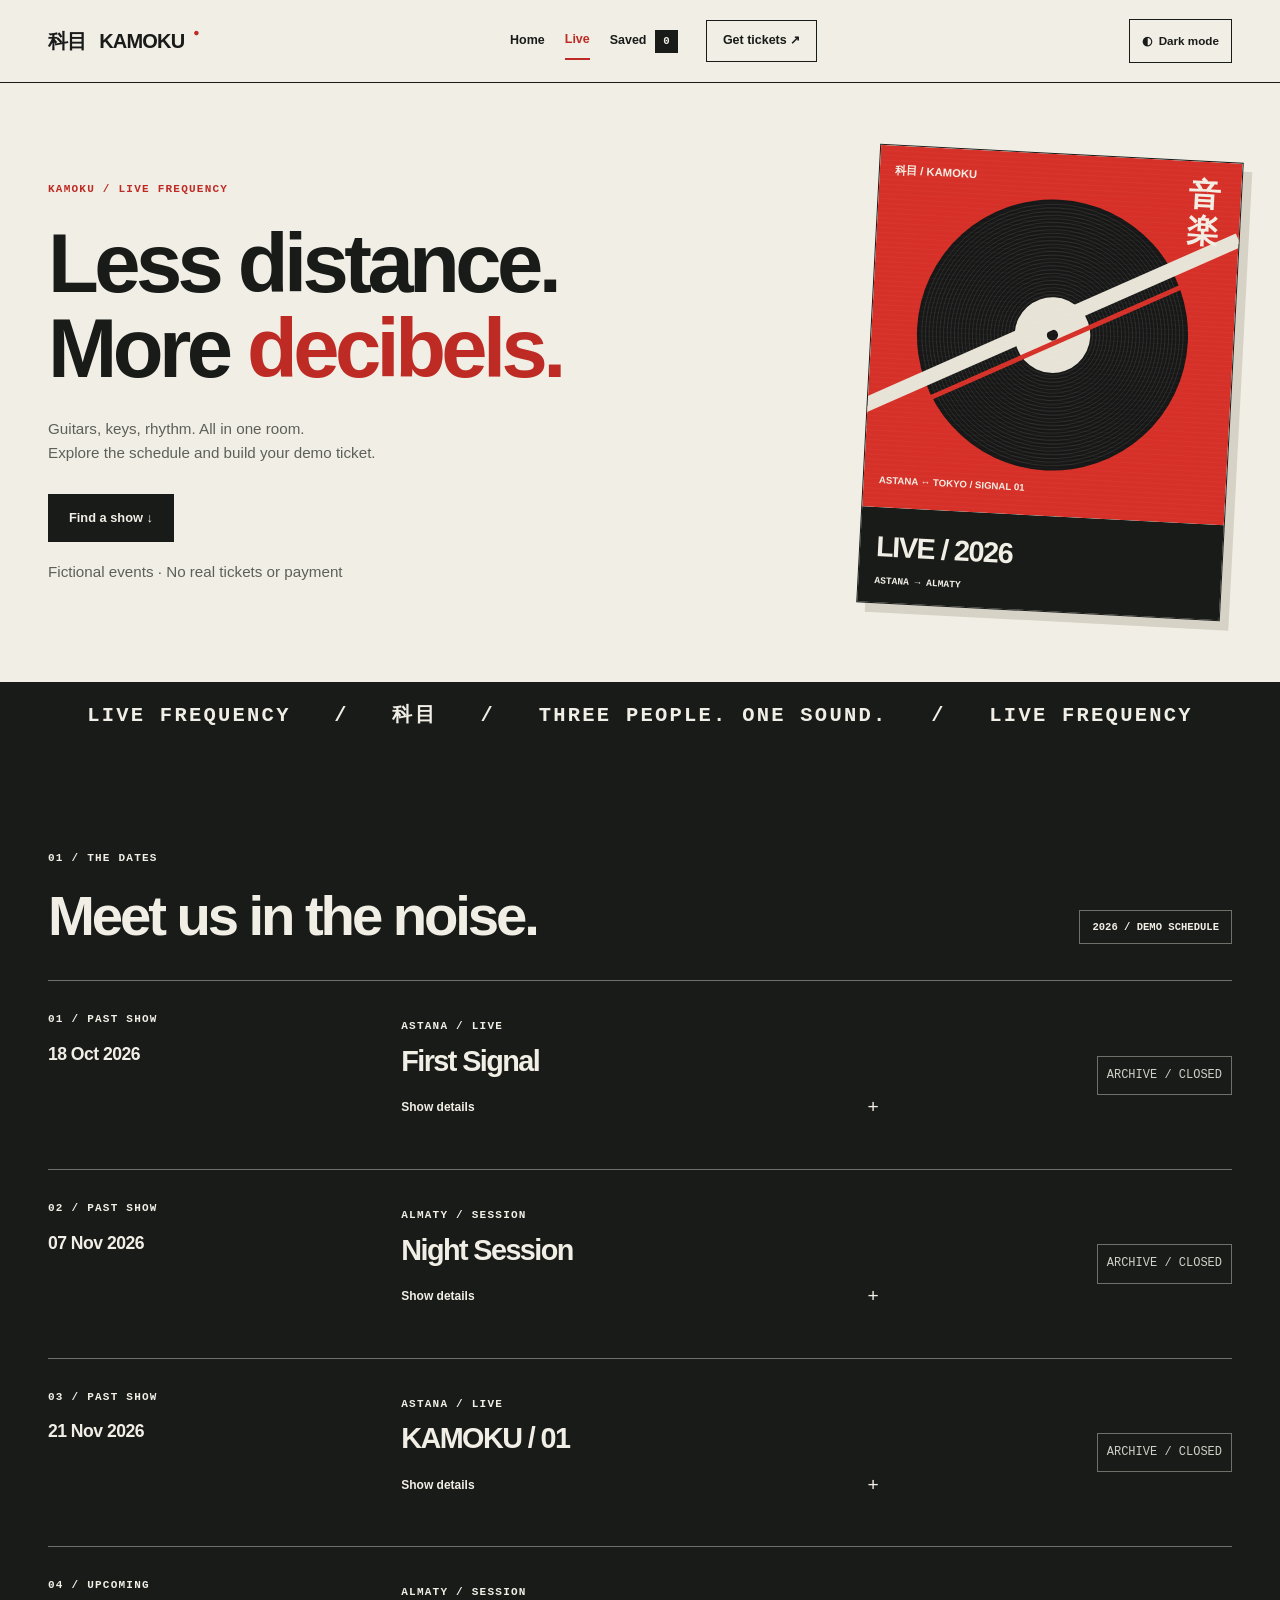
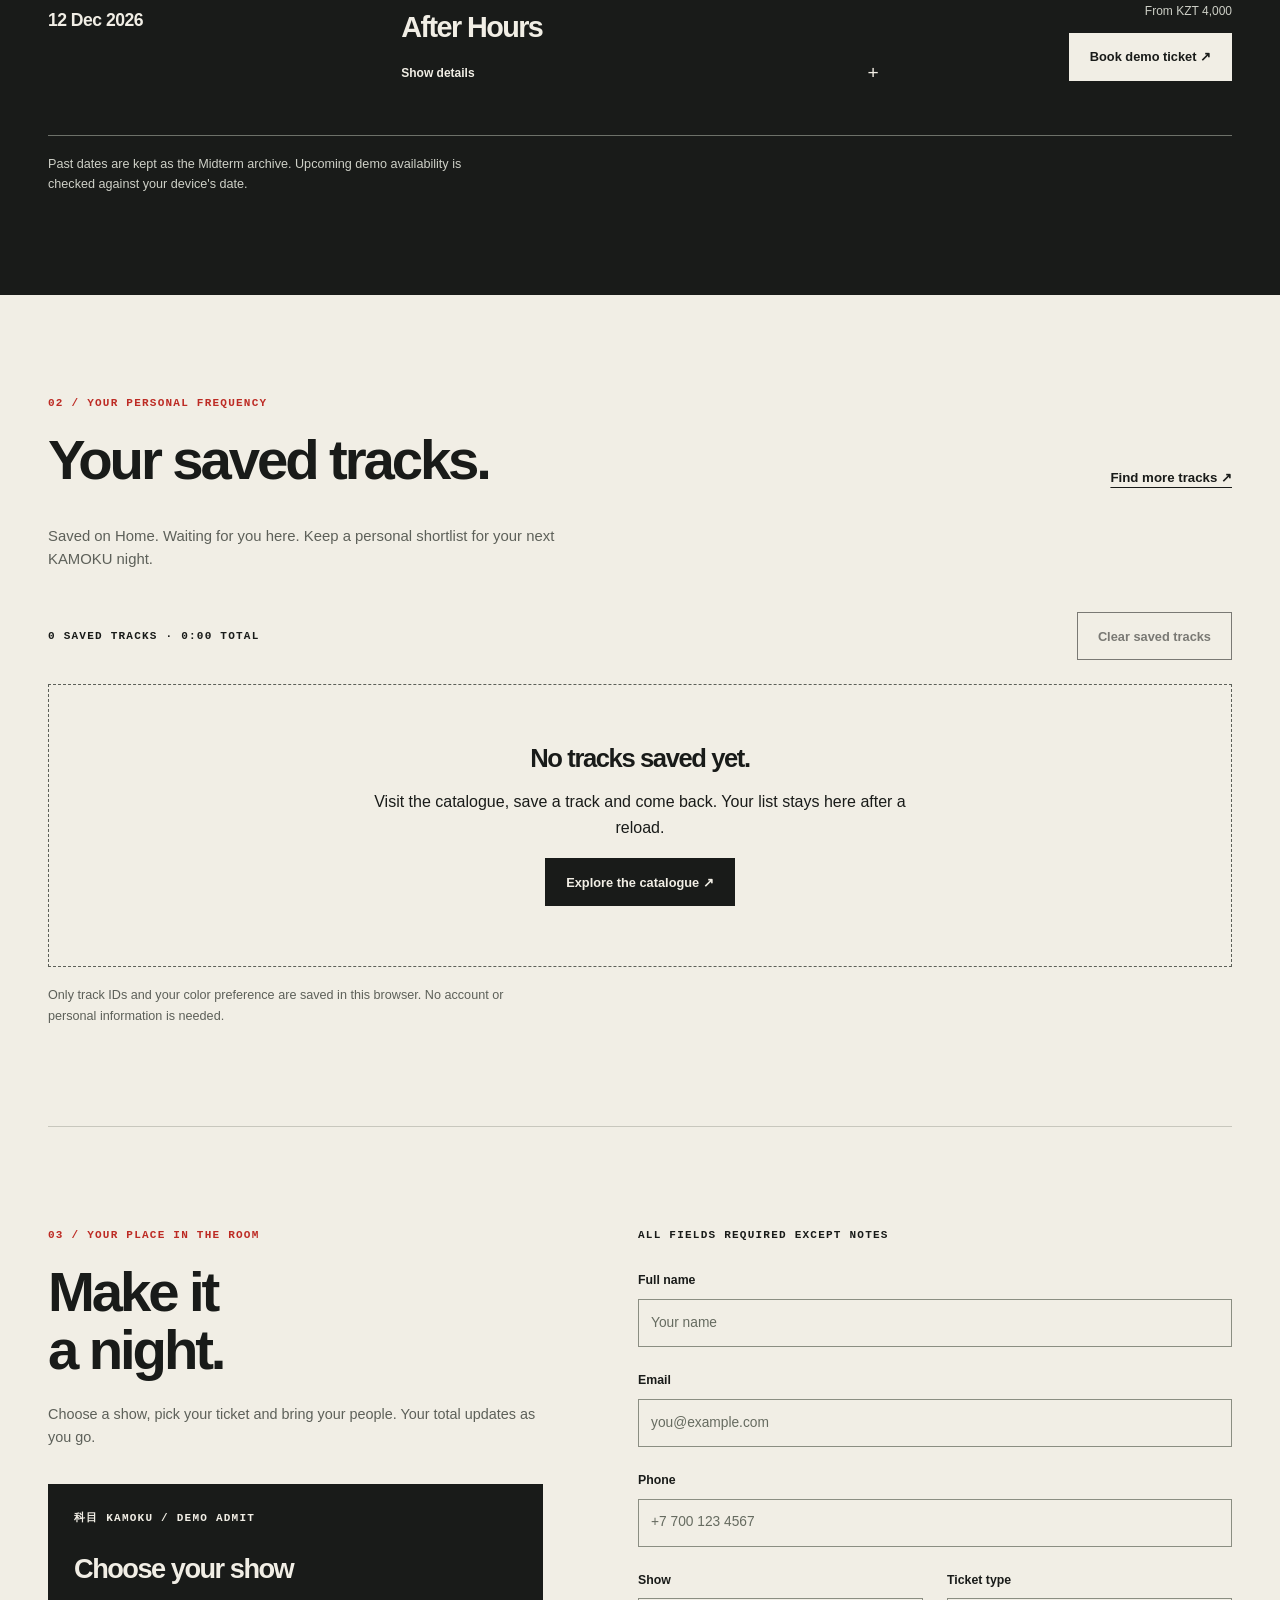
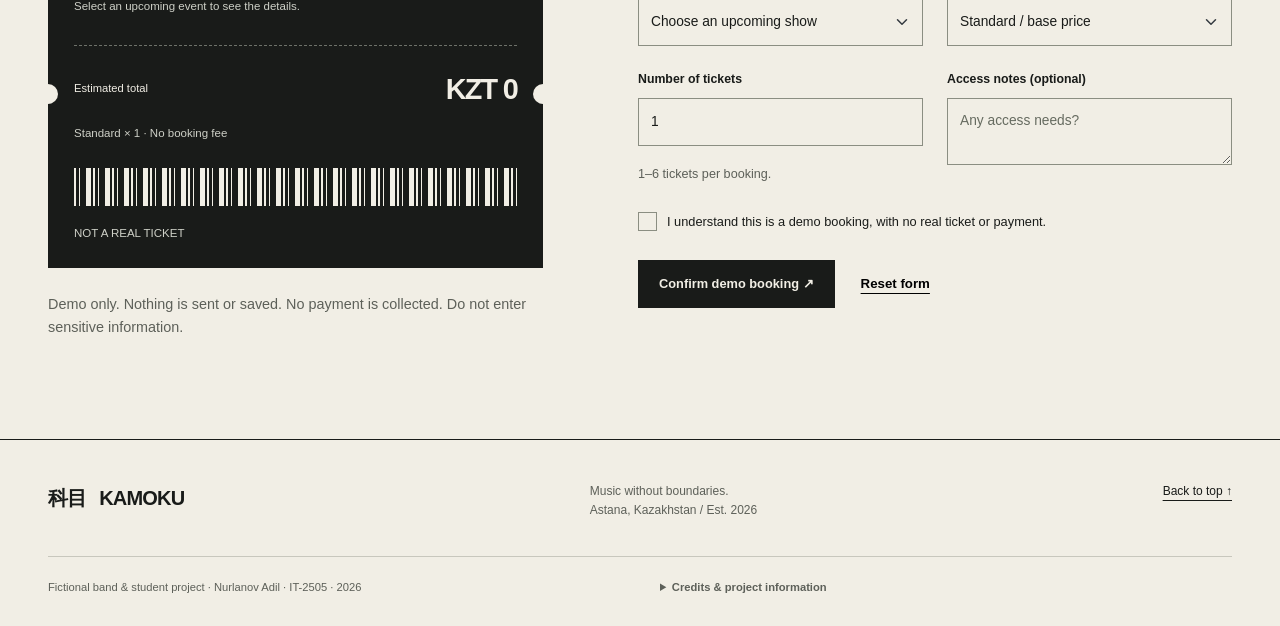
==== commit dab65902: "Add persistent theme and saved tracks; resolve Home navigation feedback" ====
--- a/events.html
+++ b/events.html
@@ -1,305 +1,382 @@
 <!doctype html>
 <html lang="en">
   <head>
-    <meta charset="utf-8">
-    <meta name="viewport" content="width=device-width,initial-scale=1">
-    <meta name="description" content="KAMOKU: Japanese-inspired alternative music from Astana. Explore tracks and try our demo live ticket booking.">
-    <title>
-      KAMOKU | Live / In the room
-    </title>
-    <link rel="icon" href="images/track-1.svg" type="image/svg+xml">
-    <link rel="stylesheet" href="vendor/bootstrap.min.css">
-    <link rel="stylesheet" href="css/style.css">
-    <script defer src="vendor/jquery.min.js">
-    </script>
-    <script defer src="js/data.js">
-    </script>
-    <script defer src="js/booking.js">
-    </script>
-    <script defer src="js/effects.js">
-    </script>
+    <meta charset="utf-8" />
+    <meta name="viewport" content="width=device-width,initial-scale=1" />
+    <meta
+      name="description"
+      content="KAMOKU: Japanese-inspired alternative music from Astana. Explore tracks and try our demo live ticket booking."
+    />
+    <title>KAMOKU | Live / In the room</title>
+    <link rel="icon" href="images/track-1.svg" type="image/svg+xml" />
+    <script src="js/storage.js"></script>
+    <script src="js/theme.js"></script>
+    <link rel="stylesheet" href="vendor/bootstrap.min.css" />
+    <link rel="stylesheet" href="css/style.css" />
+    <script defer src="vendor/jquery.min.js"></script>
+    <script defer src="js/data.js"></script>
+    <script defer src="js/library.js"></script>
+    <script defer src="js/booking.js"></script>
+    <script defer src="js/effects.js"></script>
   </head>
   <body data-page="live">
-    <a class="skip" href="#main">
-      Skip to content
-    </a>
+    <a class="skip" href="#main"> Skip to content </a>
     <header>
       <nav class="container site-nav" aria-label="Main navigation">
         <a class="brand" href="index.html">
-          <span lang="ja">
-            科目
-          </span>
+          <span lang="ja"> 科目 </span>
           KAMOKU
-          <span class="brand-dot">
-            ●
-          </span>
+          <span class="brand-dot"> ● </span>
         </a>
-        <button class="nav-toggle" aria-expanded="false" aria-controls="nav-links" type="button">
-          Menu +
-        </button>
+        <div class="nav-tools">
+          <button
+            id="theme-toggle"
+            class="theme-toggle"
+            type="button"
+            aria-label="Dark mode"
+            aria-pressed="false"
+          >
+            <span aria-hidden="true">◐</span> <span>Dark mode</span>
+          </button>
+          <button
+            class="nav-toggle"
+            aria-expanded="false"
+            aria-controls="nav-links"
+            type="button"
+          >
+            Menu +
+          </button>
+        </div>
         <div id="nav-links" class="nav-links">
-          <a href="index.html">
-            Home
-          </a>
-          <a href="events.html" class="active" aria-current="page">
-            Live
-          </a>
-          <a href="index.html#about">
-            About
-          </a>
-          <a href="index.html#members">
-            Members
-          </a>
-          <a href="index.html#songs">
-            Songs
-          </a>
-          <a class="nav-ticket" href="events.html#booking">
-            Get tickets ↗
-          </a>
+          <a href="index.html">Home</a>
+          <a href="events.html" class="active" aria-current="page">Live</a>
+          <a class="saved-nav" href="events.html#saved"
+            >Saved <span class="saved-count">0</span
+            ><span class="visually-hidden"> tracks</span></a
+          >
+          <a class="nav-ticket" href="events.html#booking">Get tickets ↗</a>
         </div>
       </nav>
     </header>
     <main id="main">
+      <p
+        id="storage-notice"
+        class="container storage-notice"
+        role="status"
+        hidden
+      ></p>
       <noscript>
         <div class="container notice">
-          Enable JavaScript to explore the track catalogue and demo booking form.
+          Enable JavaScript to explore the track catalogue and demo booking
+          form.
         </div>
       </noscript>
       <section class="container live-hero">
         <div>
-          <p class="eyebrow red">
-            KAMOKU / LIVE FREQUENCY
-          </p>
+          <p class="eyebrow red">KAMOKU / LIVE FREQUENCY</p>
           <h1>
             Less distance.
-            <br>
+            <br />
             More
-            <em>
-              decibels.
-            </em>
+            <em> decibels. </em>
           </h1>
           <p>
             Guitars, keys, rhythm. All in one room.
-            <br>
+            <br />
             Explore the schedule and build your demo ticket.
           </p>
-          <a class="button" href="#schedule">
-            Find a show ↓
-          </a>
+          <a class="button" href="#schedule"> Find a show ↓ </a>
           <p class="small-note">
             Fictional events · No real tickets or payment
           </p>
         </div>
         <figure class="live-poster">
-          <img src="images/signal.svg" width="900" height="900" alt="KAMOKU signal record illustration reused as the live tour poster">
+          <img
+            src="images/signal.svg"
+            width="900"
+            height="900"
+            alt="KAMOKU signal record illustration reused as the live tour poster"
+          />
           <figcaption>
-            <strong>
-              LIVE / 2026
-            </strong>
-            <span>
-              ASTANA → ALMATY
-            </span>
+            <strong> LIVE / 2026 </strong>
+            <span> ASTANA → ALMATY </span>
           </figcaption>
         </figure>
       </section>
       <div class="ticker" aria-hidden="true">
-        LIVE FREQUENCY
-        &nbsp;
-        /
-        &nbsp;
-        科目
-        &nbsp;
-        /
-        &nbsp;
-        THREE PEOPLE. ONE SOUND.
-        &nbsp;
-        /
-        &nbsp;
-        LIVE FREQUENCY
+        LIVE FREQUENCY &nbsp; / &nbsp; 科目 &nbsp; / &nbsp; THREE PEOPLE. ONE
+        SOUND. &nbsp; / &nbsp; LIVE FREQUENCY
       </div>
       <section id="schedule" class="dark-section section">
         <div class="container">
           <div class="section-heading horizontal">
             <div>
-              <p class="eyebrow">
-                01 / The dates
-              </p>
-              <h2>
-                Meet us in the noise.
-              </h2>
+              <p class="eyebrow">01 / The dates</p>
+              <h2>Meet us in the noise.</h2>
             </div>
-            <span class="outline-label">
-              2026 / DEMO SCHEDULE
-            </span>
+            <span class="outline-label"> 2026 / DEMO SCHEDULE </span>
           </div>
-          <div id="event-list">
+          <div id="event-list"></div>
+          <p class="small-note">
+            Past dates are kept as the Midterm archive. Upcoming demo
+            availability is checked against your device's date.
+          </p>
+        </div>
+      </section>
+      <section
+        id="saved"
+        class="section container saved-section"
+        aria-labelledby="saved-heading"
+      >
+        <div class="section-heading horizontal">
+          <div>
+            <p class="eyebrow red">02 / Your personal frequency</p>
+            <h2 id="saved-heading" tabindex="-1">Your saved tracks.</h2>
           </div>
-          <p class="small-note">
-            Past dates are kept as the Midterm archive. Upcoming demo availability is checked against your device's date.
-          </p>
-        </div>
+          <a class="text-link" href="index.html#songs">Find more tracks ↗</a>
+        </div>
+        <p class="saved-intro">
+          Saved on Home. Waiting for you here. Keep a personal shortlist for
+          your next KAMOKU night.
+        </p>
+        <div class="saved-toolbar">
+          <p
+            id="saved-summary"
+            class="eyebrow"
+            role="status"
+            aria-live="polite"
+          >
+            0 saved tracks · 0:00 total
+          </p>
+          <button
+            id="clear-saved"
+            class="button secondary"
+            type="button"
+            disabled
+          >
+            Clear saved tracks
+          </button>
+        </div>
+        <div id="saved-list" class="saved-list"></div>
+        <div id="saved-empty" class="empty">
+          <h3>No tracks saved yet.</h3>
+          <p>
+            Visit the catalogue, save a track and come back. Your list stays
+            here after a reload.
+          </p>
+          <a class="button" href="index.html#songs">Explore the catalogue ↗</a>
+        </div>
+        <p
+          id="library-status"
+          class="small-note"
+          role="status"
+          aria-live="polite"
+        ></p>
+        <p class="small-note">
+          Only track IDs and your color preference are saved in this browser. No
+          account or personal information is needed.
+        </p>
       </section>
       <section id="booking" class="section container booking-layout">
         <div class="booking-aside">
-          <p class="eyebrow red">
-            02 / Your place in the room
-          </p>
+          <p class="eyebrow red">03 / Your place in the room</p>
           <h2>
             Make it
-            <br>
+            <br />
             a night.
           </h2>
           <p>
-            Choose a show, pick your ticket and bring your people. Your total updates as you go.
+            Choose a show, pick your ticket and bring your people. Your total
+            updates as you go.
           </p>
           <div class="ticket-preview">
-            <div class="eyebrow">
-              科目 KAMOKU / DEMO ADMIT
-            </div>
-            <h3 id="preview-event">
-              Choose your show
-            </h3>
+            <div class="eyebrow">科目 KAMOKU / DEMO ADMIT</div>
+            <h3 id="preview-event">Choose your show</h3>
             <p id="preview-detail">
               Select an upcoming event to see the details.
             </p>
             <div class="ticket-total">
-              <span>
-                Estimated total
-              </span>
-              <output id="booking-total" aria-live="polite">
-                ₸0
-              </output>
+              <span> Estimated total </span>
+              <output id="booking-total" aria-live="polite"> ₸0 </output>
             </div>
-            <p id="price-breakdown">
-              Standard × 1 · No booking fee
-            </p>
-            <div class="barcode" aria-hidden="true">
-            </div>
-            <p class="small-note">
-              NOT A REAL TICKET
-            </p>
+            <p id="price-breakdown">Standard × 1 · No booking fee</p>
+            <div class="barcode" aria-hidden="true"></div>
+            <p class="small-note">NOT A REAL TICKET</p>
           </div>
           <p class="small-note">
-            Demo only. Nothing is sent or saved. No payment is collected. Do not enter sensitive information.
+            Demo only. Nothing is sent or saved. No payment is collected. Do not
+            enter sensitive information.
           </p>
         </div>
         <div>
           <form id="booking-form" novalidate>
-            <p class="eyebrow">
-              All fields required except notes
-            </p>
+            <p class="eyebrow">All fields required except notes</p>
             <div class="row g-4">
               <div class="col-12">
-                <label class="form-label" for="name">
-                  Full name
-                </label>
-                <input class="form-control" id="name" name="name" type="text" autocomplete="name" placeholder="Your name" required maxlength="120" aria-describedby="name-error">
-                <p class="field-error" id="name-error">
-                </p>
+                <label class="form-label" for="name"> Full name </label>
+                <input
+                  class="form-control"
+                  id="name"
+                  name="name"
+                  type="text"
+                  autocomplete="name"
+                  placeholder="Your name"
+                  required
+                  maxlength="120"
+                  aria-describedby="name-error"
+                />
+                <p class="field-error" id="name-error"></p>
               </div>
               <div class="col-12">
-                <label class="form-label" for="email">
-                  Email
-                </label>
-                <input class="form-control" id="email" name="email" type="email" autocomplete="email" placeholder="you@example.com" required maxlength="120" aria-describedby="email-error">
-                <p class="field-error" id="email-error">
-                </p>
+                <label class="form-label" for="email"> Email </label>
+                <input
+                  class="form-control"
+                  id="email"
+                  name="email"
+                  type="email"
+                  autocomplete="email"
+                  placeholder="you@example.com"
+                  required
+                  maxlength="120"
+                  aria-describedby="email-error"
+                />
+                <p class="field-error" id="email-error"></p>
               </div>
               <div class="col-12">
-                <label class="form-label" for="phone">
-                  Phone
-                </label>
-                <input class="form-control" id="phone" name="phone" type="tel" autocomplete="tel" placeholder="+7 700 123 4567" required maxlength="120" aria-describedby="phone-error">
-                <p class="field-error" id="phone-error">
-                </p>
+                <label class="form-label" for="phone"> Phone </label>
+                <input
+                  class="form-control"
+                  id="phone"
+                  name="phone"
+                  type="tel"
+                  autocomplete="tel"
+                  placeholder="+7 700 123 4567"
+                  required
+                  maxlength="120"
+                  aria-describedby="phone-error"
+                />
+                <p class="field-error" id="phone-error"></p>
               </div>
               <div class="col-12 col-md-6">
-                <label class="form-label" for="event">
-                  Show
-                </label>
-                <select class="form-select" id="event" name="event" required aria-describedby="event-error">
-                  <option value="">
-                    Choose an upcoming show
-                  </option>
+                <label class="form-label" for="event"> Show </label>
+                <select
+                  class="form-select"
+                  id="event"
+                  name="event"
+                  required
+                  aria-describedby="event-error"
+                >
+                  <option value="">Choose an upcoming show</option>
                 </select>
-                <p class="field-error" id="event-error">
-                </p>
+                <p class="field-error" id="event-error"></p>
               </div>
               <div class="col-12 col-md-6">
-                <label class="form-label" for="ticket">
-                  Ticket type
-                </label>
-                <select class="form-select" id="ticket" name="ticket" required aria-describedby="ticket-error">
-                  <option value="standard">
+                <label class="form-label" for="ticket"> Ticket type </label>
+                <select
+                  class="form-select"
+                  id="ticket"
+                  name="ticket"
+                  required
+                  aria-describedby="ticket-error"
+                >
+                  <option value="" disabled>Choose a ticket type</option>
+                  <option value="standard" selected>
                     Standard / base price
                   </option>
-                  <option value="supporter">
-                    Supporter / +50%
-                  </option>
+                  <option value="supporter">Supporter / +50%</option>
                 </select>
-                <p class="field-error" id="ticket-error">
-                </p>
+                <p class="field-error" id="ticket-error"></p>
               </div>
               <div class="col-12 col-md-6">
                 <label for="quantity" class="form-label">
                   Number of tickets
                 </label>
-                <input class="form-control" id="quantity" name="quantity" type="number" min="1" max="6" step="1" value="1" required aria-describedby="quantity-help quantity-error">
+                <input
+                  class="form-control"
+                  id="quantity"
+                  name="quantity"
+                  type="number"
+                  min="1"
+                  max="6"
+                  step="1"
+                  value="1"
+                  required
+                  aria-describedby="quantity-help quantity-error"
+                />
                 <p id="quantity-help" class="small-note">
                   1–6 tickets per booking.
                 </p>
-                <p id="quantity-error" class="field-error">
-                </p>
+                <p id="quantity-error" class="field-error"></p>
               </div>
               <div class="col-12 col-md-6">
                 <label for="notes" class="form-label">
                   Access notes (optional)
                 </label>
-                <textarea class="form-control" id="notes" name="notes" rows="2" maxlength="300" placeholder="Any access needs?" aria-describedby="notes-error">
-                </textarea>
-                <p id="notes-error" class="field-error">
-                </p>
+                <textarea
+                  class="form-control"
+                  id="notes"
+                  name="notes"
+                  rows="2"
+                  maxlength="300"
+                  placeholder="Any access needs?"
+                  aria-describedby="notes-error"
+                ></textarea>
+                <p id="notes-error" class="field-error"></p>
               </div>
               <div class="col-12">
                 <div class="form-check">
-                  <input class="form-check-input" type="checkbox" id="consent" name="consent" required aria-describedby="consent-error">
+                  <input
+                    class="form-check-input"
+                    type="checkbox"
+                    id="consent"
+                    name="consent"
+                    required
+                    aria-describedby="consent-error"
+                  />
                   <label class="form-check-label" for="consent">
-                    I understand this is a demo booking, with no real ticket or payment.
+                    I understand this is a demo booking, with no real ticket or
+                    payment.
                   </label>
                 </div>
-                <p class="field-error" id="consent-error">
-                </p>
+                <p class="field-error" id="consent-error"></p>
               </div>
               <div class="col-12 form-actions">
                 <button type="submit" class="button" id="submit-booking">
                   Confirm demo booking ↗
                 </button>
-                <button type="reset" class="text-button">
-                  Reset form
-                </button>
+                <button type="reset" class="text-button">Reset form</button>
               </div>
             </div>
-            <p id="form-status" class="small-note" role="status" aria-live="polite">
-            </p>
+            <p
+              id="form-status"
+              class="small-note"
+              role="status"
+              aria-live="polite"
+            ></p>
           </form>
-          <section id="booking-success" class="success" role="status" aria-live="polite" tabindex="-1" hidden>
-            <p class="eyebrow">
-              ✓ Demo confirmed
-            </p>
+          <div
+            id="booking-success"
+            class="success"
+            role="status"
+            aria-live="polite"
+            tabindex="-1"
+            hidden
+          >
+            <p class="eyebrow">✓ Demo confirmed</p>
             <h3>
               You're on the list.
-              <br>
+              <br />
               In demo mode.
             </h3>
-            <p id="confirmation">
-            </p>
+            <p id="confirmation"></p>
             <p>
-              No booking was sent, no email will arrive and no real ticket was issued. The form has been cleared.
+              No booking was sent, no email will arrive and no real ticket was
+              issued. The form has been cleared.
             </p>
             <button class="button secondary" id="dismiss-success" type="button">
               Make another demo booking
             </button>
-          </section>
+          </div>
         </div>
       </section>
     </main>
@@ -307,40 +384,36 @@
       <div class="container">
         <div class="footer-top">
           <a class="brand" href="index.html">
-            <span lang="ja">
-              科目
-            </span>
+            <span lang="ja"> 科目 </span>
             KAMOKU
           </a>
           <p>
             Music without boundaries.
-            <br>
+            <br />
             Astana, Kazakhstan / Est. 2026
           </p>
-          <a href="#main" class="scroll-link">
-            Back to top ↑
-          </a>
+          <a href="#main" class="scroll-link"> Back to top ↑ </a>
         </div>
         <div class="credits">
           <p>
-            Fictional band
-            &
-            student project · Nurlanov Adil · IT-2505 · 2026
+            Fictional band & student project · Nurlanov Adil · IT-2505 · 2026
           </p>
           <details>
-            <summary>
-              Credits
-              &
-              project information
-            </summary>
+            <summary>Credits & project information</summary>
             <p>
-              Original Midterm concept, band members and first three track descriptions: Nurlanov Adil. Endterm redesign, JavaScript, CSS and original SVG illustrations created with OpenAI Codex (AI assistance). SVG artwork is code-generated; no external photographs or AI image generator used. Additional tracks and events are fictional demo content.
+              KAMOKU is a student project by Nurlanov Adil (IT-2505). OpenAI
+              ChatGPT / Codex assisted with the Midterm, Endterm and Final code,
+              design, original SVG graphics and documentation. No external
+              photographs, AI image generator or downloaded template were used.
+              The band, tracks and events are fictional demo content.
             </p>
             <p>
-              Bootstrap 5.3.8 (MIT) — grid and form components. jQuery 3.7.1 (MIT) — animations and effects. System fonts. No downloaded template.
+              Bootstrap 5.3.8 (MIT) — grid and form components. jQuery 3.7.1
+              (MIT) — animations and effects. System fonts. No downloaded
+              template.
             </p>
-            <a href="https://github.com/Nurlanov-Adil/Nurlanov_Adil_Assignment3">
-              Original GitHub repository ↗
+            <a href="https://github.com/Nurlanov-Adil/KAMOKU-Web-Project">
+              Project GitHub repository ↗
             </a>
           </details>
         </div>
--- a/css/style.css
+++ b/css/style.css
@@ -1,1576 +1,1970 @@
-/* KAMOKU Endterm. Original CSS/SVG design made with OpenAI Codex assistance. */
+/* KAMOKU Final. Original CSS/SVG design made with OpenAI Codex assistance. */
 
 /* 1. Theme colors and Bootstrap variables */
 
 :root {
-    --paper: #f1eee5;
-    --ink: #191b19;
-    --red: #bd2b24;
-    --muted: #5d6059;
-    --line: #c8c7bd;
-    --bs-body-font-family: Arial, Helvetica, sans-serif;
-    --bs-body-color: var(--ink);
-    --bs-body-bg: var(--paper);
+  --paper: #f1eee5;
+  --ink: #191b19;
+  --red: #bd2b24;
+  --muted: #5d6059;
+  --line: #c8c7bd;
+  --on-accent: #ffffff;
+  --focus: #1767b0;
+  --stage: #191b19;
+  --on-stage: #f1eee5;
+  --stage-muted: #ced0c7;
+  --stage-line: #6d7169;
+  --surface: #e6e3d9;
+  --input-line: #8b8e82;
+  --placeholder: #666b60;
+  --shadow: #d6d2c5;
+  --error: #a7231e;
+  --success-line: #516d4d;
+  --success-bg: #e4eadb;
+  --brand: #bd2b24;
+  --on-brand: #ffffff;
+  color-scheme: light;
+  --bs-body-font-family: Arial, Helvetica, sans-serif;
+  --bs-body-color: var(--ink);
+  --bs-body-bg: var(--paper);
+}
+
+/* Stored theme is applied in the head before styles are painted. */
+:root[data-theme="dark"] {
+  --paper: #141715;
+  --ink: #f1eee5;
+  --red: #ff9385;
+  --muted: #bfc4b9;
+  --line: #525b4f;
+  --surface: #222820;
+  --input-line: #89947f;
+  --placeholder: #b3bbab;
+  --shadow: #343e2f;
+  --on-accent: #181a17;
+  --focus: #a6ceff;
+  --error: #ffa49b;
+  --success-line: #8dbd7d;
+  --success-bg: #243b24;
+  color-scheme: dark;
 }
 
 /* 2. Base elements and accessibility */
 
 * {
-    box-sizing: border-box;
+  box-sizing: border-box;
 }
 
 body {
-    margin: 0;
-    background: var(--paper);
-    color: var(--ink);
-    font-size: 16px;
-    line-height: 1.6;
+  margin: 0;
+  background: var(--paper);
+  color: var(--ink);
+  font-size: 16px;
+  line-height: 1.6;
 }
 
 a {
-    color: inherit;
-    text-underline-offset: 5px;
-}
-
-button, input, select, textarea {
-    font: inherit;
-}
-
-button, a, input, select, textarea, summary {
-    touch-action: manipulation;
+  color: inherit;
+  text-underline-offset: 5px;
+}
+
+button,
+input,
+select,
+textarea {
+  font: inherit;
+}
+
+button,
+a,
+input,
+select,
+textarea,
+summary {
+  touch-action: manipulation;
 }
 
 button {
-    cursor: pointer;
+  cursor: pointer;
 }
 
 img {
-    max-width: 100%;
-    height: auto;
+  max-width: 100%;
+  height: auto;
+  display: block;
+}
+
+h1,
+h2,
+h3,
+p,
+figure {
+  margin: 0;
+}
+
+p + p {
+  margin-top: 18px;
+}
+
+h1,
+h2,
+h3 {
+  font-weight: 800;
+  letter-spacing: -0.055em;
+  line-height: 1.02;
+}
+
+h2 {
+  font-size: clamp(2.4rem, 4.4vw, 4.4rem);
+}
+
+h3 {
+  font-size: 1.6rem;
+}
+
+p {
+  max-width: 65ch;
+}
+
+::selection {
+  background: var(--red);
+  color: var(--on-accent);
+}
+
+[hidden] {
+  display: none !important;
+}
+
+:focus-visible {
+  outline: 3px solid var(--focus) !important;
+  outline-offset: 5px !important;
+  box-shadow: none !important;
+}
+
+/* 3. Shared layout and typography */
+
+.container {
+  max-width: 1320px;
+  width: calc(100% - 96px);
+  padding: 0;
+  margin: auto;
+}
+
+.skip {
+  position: fixed;
+  left: 20px;
+  top: -100px;
+  z-index: 100;
+  background: var(--ink);
+  color: var(--paper);
+  padding: 12px;
+}
+
+.skip:focus {
+  top: 12px;
+}
+
+section[id],
+main[id] {
+  scroll-margin-top: 96px;
+}
+
+.eyebrow {
+  font:
+    700 0.69rem/1.5 "Courier New",
+    monospace;
+  text-transform: uppercase;
+  letter-spacing: 0.11em;
+}
+
+.red {
+  color: var(--red);
+}
+
+.small-note {
+  font-size: 0.79rem;
+  color: var(--muted);
+  line-height: 1.6;
+  margin-top: 18px;
+}
+
+.section {
+  padding-top: 100px;
+  padding-bottom: 100px;
+}
+
+.section-heading {
+  margin-bottom: 36px;
+}
+
+.section-heading .eyebrow {
+  margin-bottom: 20px;
+}
+
+.section-heading.horizontal {
+  display: flex;
+  align-items: end;
+  justify-content: space-between;
+  gap: 24px;
+}
+
+.section-heading.horizontal > p {
+  font-size: 0.9rem;
+  color: var(--muted);
+}
+
+/* 4. Header and navigation */
+
+header {
+  position: sticky;
+  top: 0;
+  z-index: 20;
+  background: var(--paper);
+  border-bottom: 1px solid var(--ink);
+}
+
+.site-nav {
+  min-height: 82px;
+  display: flex;
+  justify-content: space-between;
+  align-items: center;
+  gap: 24px;
+}
+
+.brand {
+  font-size: 1.25rem;
+  font-weight: 900;
+  letter-spacing: -0.04em;
+  text-decoration: none;
+  white-space: nowrap;
+}
+
+.brand span[lang] {
+  margin-right: 8px;
+}
+
+.brand-dot {
+  font-size: 0.65rem;
+  color: var(--red);
+  vertical-align: top;
+  margin-left: 4px;
+}
+
+.nav-links {
+  display: flex;
+  align-items: center;
+  gap: 25px;
+}
+
+.nav-links a {
+  font-size: 0.78rem;
+  font-weight: 700;
+  text-decoration: none;
+  padding: 8px 0;
+  transition: color 0.18s;
+}
+
+.nav-links a:hover,
+.text-link:hover {
+  color: var(--red);
+}
+
+.nav-links .active {
+  border-bottom: 2px solid var(--red);
+  color: var(--red);
+}
+
+.nav-links .nav-ticket {
+  border: 1px solid var(--ink);
+  padding: 10px 16px;
+  margin-left: 8px;
+}
+
+.nav-ticket:hover {
+  background: var(--ink);
+  color: var(--paper) !important;
+}
+
+.nav-toggle {
+  display: none;
+  background: transparent;
+  border: 1px solid var(--ink);
+  padding: 8px 12px;
+  font-weight: 700;
+}
+
+/* 5. Home hero and shared buttons */
+
+.hero {
+  padding-top: 30px;
+  padding-bottom: 70px;
+}
+
+.hero-top {
+  display: flex;
+  justify-content: space-between;
+  padding-bottom: 22px;
+}
+
+.hero h1 {
+  font-size: clamp(5rem, 17.8vw, 16rem);
+  letter-spacing: -0.075em;
+  line-height: 0.87;
+  position: relative;
+  border-bottom: 1px solid var(--ink);
+  padding-bottom: 25px;
+  white-space: nowrap;
+}
+
+.title-mark {
+  letter-spacing: 0;
+  font-size: 0.12em;
+  vertical-align: top;
+  margin-left: 12px;
+  line-height: 1.6;
+}
+
+.hero-grid {
+  display: grid;
+  grid-template-columns: 0.82fr 1.18fr;
+  gap: 65px;
+  margin-top: 35px;
+  align-items: center;
+}
+
+.hero-copy h2 {
+  font-size: clamp(2.4rem, 4.1vw, 4.1rem);
+  margin: 20px 0 24px;
+}
+
+.hero-copy > p:not(.eyebrow) {
+  max-width: 390px;
+  font-size: 0.94rem;
+  color: var(--muted);
+}
+
+.actions {
+  display: flex;
+  align-items: center;
+  gap: 25px;
+  flex-wrap: wrap;
+  margin-top: 30px;
+}
+
+.button {
+  display: inline-flex;
+  align-items: center;
+  justify-content: center;
+  min-height: 48px;
+  padding: 12px 20px;
+  color: var(--paper);
+  background: var(--ink);
+  border: 1px solid var(--ink);
+  font-size: 0.8rem;
+  font-weight: 700;
+  text-decoration: none;
+  border-radius: 0;
+  transition:
+    background 0.18s,
+    color 0.18s,
+    transform 0.18s;
+  line-height: 1.5;
+}
+
+.button:hover {
+  background: var(--red);
+  border-color: var(--red);
+  color: var(--on-accent);
+  transform: translateY(-2px);
+}
+
+.button.secondary {
+  background: transparent;
+  color: var(--ink);
+}
+
+.button.secondary:hover {
+  background: var(--ink);
+  color: var(--paper);
+}
+
+.button.light {
+  background: var(--paper);
+  color: var(--ink);
+  border-color: var(--paper);
+}
+
+.button.light:hover {
+  background: var(--red);
+  color: var(--on-accent);
+  border-color: var(--red);
+}
+
+.button:disabled {
+  opacity: 0.55;
+  cursor: not-allowed;
+  transform: none;
+}
+
+.text-link,
+.text-button {
+  font-weight: 700;
+  font-size: 0.83rem;
+}
+
+.text-button {
+  background: transparent;
+  border: 0;
+  text-decoration: underline;
+  text-underline-offset: 5px;
+  min-height: 44px;
+}
+
+.hero-art {
+  position: relative;
+}
+
+.hero-art img {
+  width: 100%;
+  aspect-ratio: 1/1;
+  object-fit: cover;
+}
+
+.hero-art figcaption {
+  display: flex;
+  justify-content: space-between;
+  font:
+    700 0.57rem/1.5 "Courier New",
+    monospace;
+  letter-spacing: 0.04em;
+  padding-top: 10px;
+}
+
+.hero-note {
+  font-size: 0.7rem;
+  font-family: "Courier New", monospace;
+  margin-top: 50px;
+}
+
+.hero-note > span:last-child {
+  color: var(--muted);
+  margin-left: 16px;
+}
+
+.status-dot {
+  display: inline-block;
+  width: 7px;
+  height: 7px;
+  background: var(--red);
+  border-radius: 50%;
+  margin-right: 8px;
+}
+
+/* 6. Band introduction and member cards */
+
+.ticker {
+  background: var(--ink);
+  color: var(--paper);
+  padding: 18px 0;
+  font:
+    700 clamp(0.8rem, 1.6vw, 1.4rem) / 1.5 "Courier New",
+    monospace;
+  letter-spacing: 0.11em;
+  white-space: nowrap;
+  overflow: hidden;
+  text-align: center;
+  border-block: 1px solid var(--ink);
+}
+
+#about {
+  display: grid;
+  grid-template-columns: 1fr 1fr;
+  gap: 80px;
+}
+
+.about-copy .lead {
+  font-size: 1.65rem;
+  font-weight: 700;
+  letter-spacing: -0.03em;
+  line-height: 1.3;
+  margin-bottom: 24px;
+}
+
+.about-copy > p:not(.lead) {
+  color: var(--muted);
+  font-size: 0.95rem;
+}
+
+.about-copy .text-link {
+  display: inline-block;
+  margin-top: 25px;
+}
+
+.dark-section {
+  background: var(--ink);
+  color: var(--paper);
+}
+
+.outline-label {
+  border: 1px solid var(--stage-line);
+  padding: 8px 12px;
+  white-space: nowrap;
+  font:
+    700 0.66rem/1.6 "Courier New",
+    monospace;
+}
+
+.members-grid {
+  display: grid;
+  grid-template-columns: 1fr;
+  gap: 24px;
+}
+
+.member-card {
+  border: 1px solid var(--stage-line);
+  transition: transform 0.2s;
+}
+
+.member-card:hover {
+  transform: translateY(-6px);
+}
+
+.member-visual {
+  position: relative;
+  overflow: hidden;
+}
+
+.member-visual img {
+  width: 100%;
+  aspect-ratio: 1.45;
+  object-fit: cover;
+  transition: transform 0.3s;
+}
+
+.member-card:hover img {
+  transform: scale(1.045);
+}
+
+.member-number {
+  position: absolute;
+  right: 18px;
+  top: 12px;
+  font:
+    700 0.75rem "Courier New",
+    monospace;
+  background: var(--paper);
+  color: var(--ink);
+  padding: 6px;
+}
+
+.member-body {
+  padding: 24px;
+}
+
+.member-body h3 {
+  font-size: 1.9rem;
+  margin: 8px 0 18px;
+}
+
+.member-body > p:last-child {
+  font-size: 0.85rem;
+  color: var(--stage-muted);
+}
+
+/* 7. Song search, filters and cards */
+
+.filters {
+  display: grid;
+  grid-template-columns: 2fr 1fr 1fr auto;
+  align-items: end;
+  gap: 16px;
+  padding: 24px;
+  background: var(--surface);
+  border: 1px solid var(--line);
+}
+
+label:not(.form-check-label) {
+  display: block;
+  font-size: 0.77rem;
+  font-weight: 700;
+  margin-bottom: 8px;
+}
+
+.form-control,
+.form-select {
+  border: 1px solid var(--input-line);
+  border-radius: 0;
+  background-color: var(--paper);
+  color: var(--ink);
+  min-height: 48px;
+  padding: 12px;
+  font-size: 0.86rem;
+}
+
+.form-control:focus,
+.form-select:focus {
+  background-color: var(--paper);
+  color: var(--ink);
+  border-color: var(--ink);
+  box-shadow: 0 0 0 2px var(--ink);
+}
+
+.form-control::placeholder {
+  color: var(--placeholder);
+}
+
+.result-count {
+  padding: 24px 0;
+}
+
+.song-grid {
+  display: grid;
+  grid-template-columns: repeat(4, minmax(0, 1fr));
+  gap: 28px 20px;
+}
+
+.song-card {
+  min-width: 0;
+  border: 1px solid var(--line);
+  transition:
+    border-color 0.2s,
+    transform 0.2s;
+}
+
+.song-card:hover {
+  border-color: var(--red);
+  transform: translateY(-5px);
+}
+
+.song-art {
+  position: relative;
+  overflow: hidden;
+}
+
+.song-art img {
+  width: 100%;
+  transition: transform 0.3s;
+}
+
+.song-card:hover .song-art img {
+  transform: scale(1.04);
+}
+
+.track-badge {
+  position: absolute;
+  right: 12px;
+  top: 12px;
+  background: var(--paper);
+  font:
+    700 0.7rem "Courier New",
+    monospace;
+  padding: 6px;
+}
+
+.song-body {
+  padding: 16px;
+}
+
+.song-meta {
+  display: flex;
+  justify-content: space-between;
+  gap: 8px;
+  font:
+    0.6rem/1.4 "Courier New",
+    monospace;
+  margin-bottom: 15px;
+  color: var(--muted);
+}
+
+.song-card h3 {
+  font-size: 1.35rem;
+  margin-bottom: 18px;
+}
+
+.disclosure {
+  background: none;
+  color: inherit;
+  display: flex;
+  justify-content: space-between;
+  align-items: center;
+  gap: 20px;
+  text-align: left;
+  border: 0;
+  border-bottom: 1px solid var(--line);
+  padding: 16px 0;
+  width: 100%;
+  font-size: 0.9rem;
+  font-weight: 700;
+  min-height: 44px;
+}
+
+.disclosure:hover {
+  color: var(--red);
+}
+
+.disclosure span {
+  font-size: 1.2rem;
+  font-weight: 400;
+}
+
+.song-disclosure {
+  font-size: 0.75rem;
+  border-top: 1px solid var(--line);
+  border-bottom: 0;
+  padding-bottom: 0;
+}
+
+.disclosure-panel {
+  font-size: 0.88rem;
+  line-height: 1.7;
+  padding-top: 15px;
+}
+
+.disclosure-panel p {
+  padding-bottom: 12px;
+}
+
+.song-card .disclosure-panel {
+  font-size: 0.78rem;
+  color: var(--muted);
+}
+
+.empty {
+  text-align: center;
+  border: 1px dashed var(--muted);
+  padding: 60px 20px;
+}
+
+.empty p {
+  margin: 18px auto;
+}
+
+/* 8. Live callout and FAQ */
+
+.live-callout {
+  background: var(--red);
+  color: var(--paper);
+  position: relative;
+  overflow: hidden;
+}
+
+.live-callout .container {
+  position: relative;
+  padding-block: 65px;
+}
+
+.live-callout h2 {
+  font-size: clamp(3rem, 7vw, 7rem);
+  margin: 20px 0 30px;
+  position: relative;
+  z-index: 1;
+}
+
+.live-callout .button {
+  position: relative;
+  z-index: 1;
+}
+
+.callout-kanji {
+  position: absolute;
+  right: 20px;
+  top: -60px;
+  font-weight: 900;
+  font-size: 360px;
+  opacity: 0.15;
+  line-height: 1.4;
+}
+
+.live-callout .eyebrow {
+  position: relative;
+  z-index: 1;
+}
+
+#contact {
+  display: grid;
+  grid-template-columns: 1fr 1fr;
+  gap: 65px;
+}
+
+#contact .section-heading > p:last-child {
+  font-size: 0.85rem;
+  color: var(--muted);
+  margin-top: 24px;
+}
+
+.faq h3 {
+  letter-spacing: 0;
+}
+
+.faq-list .disclosure {
+  padding: 25px 0;
+  font-size: 1rem;
+}
+
+.faq .disclosure-panel {
+  color: var(--muted);
+}
+
+/* 9. Footer and credits */
+
+footer {
+  border-top: 1px solid var(--ink);
+  padding: 42px 0 30px;
+}
+
+.footer-top {
+  display: flex;
+  justify-content: space-between;
+  align-items: start;
+  gap: 20px;
+}
+
+.footer-top p {
+  font-size: 0.75rem;
+  color: var(--muted);
+}
+
+.footer-top > a:last-child {
+  font-size: 0.75rem;
+}
+
+.credits {
+  border-top: 1px solid var(--line);
+  margin-top: 35px;
+  padding-top: 22px;
+  font-size: 0.7rem;
+  color: var(--muted);
+  display: grid;
+  grid-template-columns: 1fr 1fr;
+  gap: 40px;
+}
+
+.credits details p {
+  margin: 15px 0;
+}
+
+.credits summary {
+  cursor: pointer;
+  font-weight: 700;
+}
+
+summary:hover {
+  color: var(--red);
+}
+
+/* 10. Live page and event schedule */
+
+.live-hero {
+  padding-block: 70px;
+  display: grid;
+  grid-template-columns: 1.35fr 0.65fr;
+  align-items: center;
+  gap: 65px;
+}
+
+.live-hero h1 {
+  font-size: clamp(3rem, 6.5vw, 6.5rem);
+  margin: 25px 0;
+}
+
+.live-hero h1 em {
+  font-style: normal;
+  color: var(--red);
+}
+
+.live-hero > div > p:not(.eyebrow) {
+  font-size: 0.95rem;
+  color: var(--muted);
+}
+
+.live-hero .button {
+  margin-top: 28px;
+}
+
+.live-poster {
+  transform: rotate(3deg);
+  border: 1px solid var(--ink);
+  box-shadow: 9px 9px 0 var(--shadow);
+}
+
+.live-poster figcaption {
+  background: var(--ink);
+  color: var(--paper);
+  padding: 16px;
+  display: flex;
+  flex-direction: column;
+  gap: 6px;
+}
+
+.live-poster strong {
+  font-size: 1.8rem;
+  font-weight: 900;
+  letter-spacing: -0.05em;
+}
+
+.live-poster span {
+  font:
+    700 0.6rem "Courier New",
+    monospace;
+}
+
+.event-row {
+  border-top: 1px solid var(--stage-line);
+  padding: 30px 0;
+  display: grid;
+  grid-template-columns: 1fr 1.5fr 1fr;
+  gap: 35px;
+}
+
+.event-row:last-child {
+  border-bottom: 1px solid var(--stage-line);
+}
+
+.event-date {
+  display: flex;
+  flex-direction: column;
+  gap: 12px;
+}
+
+.event-date strong {
+  font-size: 1.1rem;
+  letter-spacing: -0.03em;
+}
+
+.event-info h3 {
+  font-size: 1.8rem;
+  margin-top: 10px;
+}
+
+.event-info .disclosure {
+  font-size: 0.75rem;
+  color: var(--paper);
+  border: 0;
+}
+
+.event-info .disclosure:hover {
+  color: var(--red);
+}
+
+.event-info .disclosure-panel {
+  color: var(--stage-muted);
+  font-size: 0.85rem;
+}
+
+.event-action {
+  display: flex;
+  flex-direction: column;
+  align-items: end;
+  gap: 12px;
+  justify-content: center;
+}
+
+.event-action > span {
+  font-size: 0.75rem;
+  color: var(--stage-muted);
+}
+
+.archive-label {
+  font-family: "Courier New", monospace;
+  border: 1px solid var(--stage-line);
+  padding: 9px;
+}
+
+.dark-section .small-note {
+  color: var(--stage-muted);
+}
+
+/* 11. Booking form and ticket preview */
+
+.booking-layout {
+  display: grid;
+  grid-template-columns: 1fr 1.2fr;
+  gap: 95px;
+}
+
+.booking-aside > p:not(.eyebrow) {
+  font-size: 0.9rem;
+  color: var(--muted);
+  margin-top: 25px;
+}
+
+.booking-aside h2 {
+  margin: 20px 0;
+}
+
+.ticket-preview {
+  padding: 26px;
+  background: var(--ink);
+  color: var(--paper);
+  margin-top: 35px;
+  position: relative;
+}
+
+.ticket-preview:before,
+.ticket-preview:after {
+  content: "";
+  position: absolute;
+  width: 20px;
+  height: 20px;
+  border-radius: 50%;
+  background: var(--paper);
+  top: 52%;
+}
+
+.ticket-preview:before {
+  left: -10px;
+}
+
+.ticket-preview:after {
+  right: -10px;
+}
+
+.ticket-preview h3 {
+  margin: 28px 0 14px;
+  font-size: 1.7rem;
+}
+
+.ticket-preview > p {
+  font-size: 0.72rem;
+  color: var(--stage-muted);
+}
+
+.ticket-total {
+  border-top: 1px dashed var(--stage-line);
+  display: flex;
+  align-items: center;
+  justify-content: space-between;
+  gap: 12px;
+  margin-top: 30px;
+  padding-top: 20px;
+}
+
+.ticket-total span {
+  font-size: 0.7rem;
+}
+
+.ticket-total output {
+  font-size: 1.8rem;
+  font-weight: 700;
+  letter-spacing: -0.06em;
+}
+
+.ticket-preview #price-breakdown {
+  margin-top: 12px;
+}
+
+.barcode {
+  height: 38px;
+  margin-top: 25px;
+  background: repeating-linear-gradient(
+    90deg,
+    var(--paper) 0 2px,
+    transparent 2px 5px,
+    var(--paper) 5px 6px,
+    transparent 6px 12px,
+    var(--paper) 12px 17px,
+    transparent 17px 19px
+  );
+}
+
+.ticket-preview .small-note {
+  color: var(--stage-muted);
+}
+
+.field-error {
+  font-size: 0.75rem;
+  line-height: 1.5;
+  color: var(--error);
+  margin-top: 7px;
+  min-height: 0;
+}
+
+.field-error:empty {
+  display: none;
+}
+
+.form-control.is-invalid,
+.form-select.is-invalid {
+  border: 2px solid var(--error);
+  background-image: none;
+  padding-right: 12px;
+}
+
+.form-check-input {
+  border: 1px solid var(--input-line);
+  border-radius: 0 !important;
+  width: 19px;
+  height: 19px;
+}
+
+.form-check-input:checked {
+  background-color: var(--ink);
+  border-color: var(--ink);
+}
+
+.form-check-label {
+  font-size: 0.8rem;
+  padding-left: 5px;
+}
+
+.form-check-input.is-invalid ~ .form-check-label {
+  color: var(--ink);
+}
+
+.form-actions {
+  display: flex;
+  gap: 20px;
+  align-items: center;
+  flex-wrap: wrap;
+}
+
+#booking-form > .eyebrow {
+  margin-bottom: 28px;
+}
+
+.success {
+  border: 1px solid var(--success-line);
+  background: var(--success-bg);
+  padding: 28px;
+  margin-top: 25px;
+}
+
+.success h3 {
+  margin: 15px 0 25px;
+  font-size: 2rem;
+}
+
+.success p {
+  font-size: 0.88rem;
+  overflow-wrap: anywhere;
+}
+
+.success .button {
+  margin-top: 25px;
+}
+
+.notice {
+  padding: 25px;
+  border: 2px solid var(--red);
+}
+
+/* 12. Responsive layouts */
+
+/* 12. Final navigation, theme control and saved library */
+.nav-tools {
+  display: flex;
+  align-items: center;
+  gap: 10px;
+  order: 3;
+}
+
+.nav-links {
+  order: 2;
+  gap: 20px;
+}
+
+.theme-toggle {
+  display: inline-flex;
+  align-items: center;
+  justify-content: center;
+  gap: 7px;
+  min-height: 44px;
+  padding: 8px 12px;
+  border: 1px solid var(--ink);
+  border-radius: 0;
+  background: var(--paper);
+  color: var(--ink);
+  font-size: 0.73rem;
+  font-weight: 700;
+}
+
+.theme-toggle:hover,
+.theme-toggle[aria-pressed="true"] {
+  background: var(--ink);
+  color: var(--paper);
+}
+
+.saved-count {
+  display: inline-flex;
+  min-width: 23px;
+  min-height: 23px;
+  justify-content: center;
+  align-items: center;
+  margin-left: 5px;
+  background: var(--ink);
+  color: var(--paper);
+  font:
+    700 0.67rem/1 "Courier New",
+    monospace;
+}
+
+.favorite-toggle {
+  display: block;
+  width: 100%;
+  min-height: 44px;
+  margin-bottom: 15px;
+  padding: 10px;
+  border: 1px solid var(--ink);
+  background: var(--paper);
+  color: var(--ink);
+  font-size: 0.75rem;
+  font-weight: 700;
+}
+
+.favorite-toggle:hover,
+.favorite-toggle[aria-pressed="true"] {
+  background: var(--ink);
+  color: var(--paper);
+}
+
+.storage-notice {
+  margin-top: 22px;
+  padding: 14px;
+  border: 1px solid var(--red);
+  font-size: 0.85rem;
+}
+
+.saved-section {
+  border-bottom: 1px solid var(--line);
+}
+
+.saved-intro {
+  color: var(--muted);
+  font-size: 0.93rem;
+}
+
+.saved-toolbar {
+  display: flex;
+  align-items: center;
+  justify-content: space-between;
+  flex-wrap: wrap;
+  gap: 20px;
+  padding: 24px 0;
+  margin-top: 16px;
+}
+
+.saved-list {
+  display: grid;
+  grid-template-columns: repeat(2, minmax(0, 1fr));
+  gap: 18px;
+}
+
+.saved-track {
+  display: grid;
+  grid-template-columns: 88px minmax(0, 1fr) auto;
+  align-items: center;
+  gap: 18px;
+  padding: 18px;
+  border: 1px solid var(--line);
+  transition: border-color 0.18s;
+}
+
+.saved-track:hover {
+  border-color: var(--red);
+}
+
+.saved-track img {
+  width: 88px;
+  aspect-ratio: 1;
+}
+
+.saved-track-info h3 {
+  font-size: 1.35rem;
+  margin: 8px 0;
+}
+
+.saved-track-info > p:last-child {
+  font:
+    0.75rem/1.5 "Courier New",
+    monospace;
+  color: var(--muted);
+}
+
+.remove-saved {
+  font-size: 0.73rem;
+  color: var(--ink);
+}
+
+.text-button:hover {
+  color: var(--red);
+}
+
+/* Stage surfaces stay deliberately dark in both themes. */
+.dark-section,
+.ticker,
+.ticket-preview,
+.live-poster figcaption {
+  background: var(--stage);
+  color: var(--on-stage);
+}
+
+.dark-section .event-info .disclosure {
+  color: var(--on-stage);
+}
+
+.member-number,
+.dark-section .button.light {
+  background: var(--on-stage);
+  color: var(--stage);
+}
+
+.dark-section .button.light {
+  border-color: var(--on-stage);
+}
+
+.dark-section .button.light:hover {
+  background: var(--brand);
+  color: var(--on-brand);
+  border-color: var(--brand);
+}
+
+.barcode {
+  background: repeating-linear-gradient(
+    90deg,
+    var(--on-stage) 0 2px,
+    transparent 2px 5px,
+    var(--on-stage) 5px 6px,
+    transparent 6px 12px,
+    var(--on-stage) 12px 17px,
+    transparent 17px 19px
+  );
+}
+
+.live-callout {
+  background: var(--brand);
+  color: var(--on-brand);
+}
+
+.live-callout .button.light {
+  background: var(--on-stage);
+  color: var(--stage);
+  border-color: var(--on-stage);
+}
+
+.live-callout .button.light:hover {
+  background: var(--stage);
+  color: var(--on-stage);
+  border-color: var(--stage);
+}
+
+.form-check-input.is-invalid {
+  border-color: var(--error);
+}
+
+@media (min-width: 768px) {
+  .members-grid {
+    grid-template-columns: repeat(2, minmax(0, 1fr));
+  }
+}
+
+@media (min-width: 1200px) {
+  .members-grid {
+    grid-template-columns: repeat(3, minmax(0, 1fr));
+  }
+}
+
+@media (max-width: 1100px) {
+  .container {
+    width: calc(100% - 64px);
+  }
+
+  .nav-links {
+    gap: 16px;
+  }
+
+  .hero-grid {
+    gap: 35px;
+  }
+
+  .hero-note {
+    margin-top: 30px;
+  }
+
+  .song-grid {
+    grid-template-columns: repeat(3, minmax(0, 1fr));
+  }
+
+  .filters {
+    grid-template-columns: 2fr 1fr 1fr;
+  }
+
+  .filters > .button {
+    grid-column: 3;
+  }
+
+  .booking-layout {
+    gap: 45px;
+  }
+
+  .live-hero {
+    gap: 35px;
+  }
+
+  .event-row {
+    gap: 25px;
+  }
+
+  .nav-links .nav-ticket {
+    margin-left: 0;
+  }
+}
+
+@media (max-width: 850px) {
+  .site-nav {
+    min-height: 70px;
+    flex-wrap: wrap;
+    gap: 0;
+    padding-block: 15px;
+  }
+
+  .nav-toggle {
     display: block;
-}
-
-h1, h2, h3, p, figure {
-    margin: 0;
-}
-
-p+p {
-    margin-top: 18px;
-}
-
-h1, h2, h3 {
-    font-weight: 800;
-    letter-spacing: -.055em;
-    line-height: 1.02;
-}
-
-h2 {
-    font-size: clamp(2.4rem, 4.4vw, 4.4rem);
-}
-
-h3 {
-    font-size: 1.6rem;
-}
-
-p {
-    max-width: 65ch;
-}
-
-::selection {
-    background: var(--red);
-    color: #fff;
-}
-
-[hidden] {
-    display: none !important;
-}
-
-:focus-visible {
-    outline: 3px solid #1767b0 !important;
-    outline-offset: 5px !important;
-    box-shadow: none !important;
-}
-
-/* 3. Shared layout and typography */
-
-.container {
-    max-width: 1320px;
-    width: calc(100% - 96px);
-    padding: 0;
-    margin: auto;
-}
-
-.skip {
-    position: fixed;
-    left: 20px;
-    top: -100px;
-    z-index: 100;
-    background: var(--ink);
-    color: white;
-    padding: 12px;
-}
-
-.skip:focus {
-    top: 12px;
-}
-
-section[id], main[id] {
-    scroll-margin-top: 96px;
-}
-
-.eyebrow {
-    font: 700 .69rem/1.5 'Courier New', monospace;
-    text-transform: uppercase;
-    letter-spacing: .11em;
-}
-
-.red {
-    color: var(--red);
-}
-
-.small-note {
-    font-size: .79rem;
-    color: var(--muted);
-    line-height: 1.6;
-    margin-top: 18px;
-}
-
-.section {
-    padding-top: 100px;
-    padding-bottom: 100px;
-}
-
-.section-heading {
-    margin-bottom: 36px;
-}
-
-.section-heading .eyebrow {
-    margin-bottom: 20px;
-}
-
-.section-heading.horizontal {
+  }
+
+  .nav-links {
+    display: none;
+    width: 100%;
+    padding: 20px 0 5px;
+    flex-wrap: wrap;
+    gap: 12px 22px;
+  }
+
+  .nav-links.is-open {
     display: flex;
-    align-items: end;
-    justify-content: space-between;
-    gap: 24px;
-}
-
-.section-heading.horizontal>p {
-    font-size: .9rem;
-    color: var(--muted);
-}
-
-/* 4. Header and navigation */
-
-header {
-    position: sticky;
-    top: 0;
-    z-index: 20;
-    background: var(--paper);
-    border-bottom: 1px solid var(--ink);
-}
-
-.site-nav {
-    min-height: 82px;
+  }
+
+  .nav-links a {
+    min-height: 44px;
     display: flex;
+    align-items: center;
+  }
+
+  .hero-grid {
+    grid-template-columns: 1fr 1fr;
+    gap: 30px;
+  }
+
+  .hero-copy h2 {
+    font-size: 2.6rem;
+  }
+
+  .hero-copy > p:not(.eyebrow) {
+    font-size: 0.85rem;
+  }
+
+  .hero-note {
+    margin-top: 25px;
+  }
+
+  .hero .actions {
+    gap: 15px;
+  }
+
+  .hero-art figcaption {
+    font-size: 0.47rem;
+  }
+
+  .section {
+    padding-block: 70px;
+  }
+
+  .song-grid {
+    grid-template-columns: repeat(2, minmax(0, 1fr));
+  }
+
+  .filters {
+    grid-template-columns: 1fr 1fr;
+  }
+
+  .filters > div:first-child {
+    grid-column: 1/-1;
+  }
+
+  .filters > .button {
+    grid-column: auto;
+  }
+
+  .section-heading.horizontal {
+    align-items: start;
+  }
+
+  .section-heading.horizontal > p {
+    max-width: 220px;
+    font-size: 0.8rem;
+  }
+
+  #about,
+  #contact {
+    gap: 40px;
+  }
+
+  .booking-layout {
+    grid-template-columns: 1fr;
+    gap: 50px;
+  }
+
+  .booking-aside {
+    display: grid;
+    grid-template-columns: 1fr 1fr;
+    column-gap: 40px;
+    align-items: start;
+  }
+
+  .booking-aside > .eyebrow,
+  .booking-aside > h2,
+  .booking-aside > p {
+    grid-column: 1;
+  }
+
+  .ticket-preview {
+    grid-column: 2;
+    grid-row: 1/5;
+    margin-top: 0;
+  }
+
+  .event-row {
+    grid-template-columns: 1fr 1.6fr;
+  }
+
+  .event-action {
+    grid-column: 2;
+    align-items: start;
+    flex-direction: row;
     justify-content: space-between;
     align-items: center;
-    gap: 24px;
-}
-
-.brand {
-    font-size: 1.25rem;
-    font-weight: 900;
-    letter-spacing: -.04em;
-    text-decoration: none;
-    white-space: nowrap;
-}
-
-.brand span[lang] {
-    margin-right: 8px;
-}
-
-.brand-dot {
-    font-size: .65rem;
-    color: var(--red);
-    vertical-align: top;
-    margin-left: 4px;
-}
-
-.nav-links {
-    display: flex;
-    align-items: center;
+  }
+
+  .live-hero h1 {
+    font-size: 3.5rem;
+  }
+
+  .live-poster strong {
+    font-size: 1.5rem;
+  }
+
+  .credits {
     gap: 25px;
-}
-
-.nav-links a {
-    font-size: .78rem;
-    font-weight: 700;
-    text-decoration: none;
-    padding: 8px 0;
-    transition: color .18s;
-}
-
-.nav-links a:hover, .text-link:hover {
-    color: var(--red);
-}
-
-.nav-links .active {
-    border-bottom: 2px solid var(--red);
-    color: var(--red);
-}
-
-.nav-links .nav-ticket {
-    border: 1px solid var(--ink);
-    padding: 10px 16px;
-    margin-left: 8px;
-}
-
-.nav-ticket:hover {
-    background: var(--ink);
-    color: var(--paper) !important;
-}
-
-.nav-toggle {
+  }
+}
+
+@media (max-width: 600px) {
+  .container {
+    width: calc(100% - 40px);
+  }
+
+  .hero {
+    padding-top: 22px;
+    padding-bottom: 40px;
+  }
+
+  .hero-top {
+    gap: 14px;
+    padding-bottom: 20px;
+  }
+
+  .hero-top .eyebrow {
+    font-size: 0.53rem;
+    max-width: 47%;
+  }
+
+  .hero-top > .eyebrow:last-child {
+    text-align: right;
+  }
+
+  .hero h1 {
+    font-size: 19.5vw;
+    padding-bottom: 20px;
+  }
+
+  .title-mark {
+    margin-left: 5px;
+  }
+
+  .hero-grid {
+    grid-template-columns: 1fr;
+    gap: 35px;
+    margin-top: 25px;
+  }
+
+  .hero-copy h2 {
+    font-size: 3rem;
+    line-height: 1.04;
+  }
+
+  .hero-copy > p:not(.eyebrow) {
+    font-size: 0.9rem;
+  }
+
+  .hero-note {
     display: none;
-    background: transparent;
-    border: 1px solid var(--ink);
-    padding: 8px 12px;
-    font-weight: 700;
-}
-
-/* 5. Home hero and shared buttons */
-
-.hero {
-    padding-top: 30px;
-    padding-bottom: 70px;
-}
-
-.hero-top {
-    display: flex;
-    justify-content: space-between;
-    padding-bottom: 22px;
-}
-
-.hero h1 {
-    font-size: clamp(5rem, 17.8vw, 16rem);
-    letter-spacing: -.075em;
-    line-height: .87;
-    position: relative;
-    border-bottom: 1px solid var(--ink);
-    padding-bottom: 25px;
-    white-space: nowrap;
-}
-
-.title-mark {
-    letter-spacing: 0;
-    font-size: .12em;
-    vertical-align: top;
-    margin-left: 12px;
-    line-height: 1.6;
-}
-
-.hero-grid {
-    display: grid;
-    grid-template-columns: .82fr 1.18fr;
-    gap: 65px;
-    margin-top: 35px;
-    align-items: center;
-}
-
-.hero-copy h2 {
-    font-size: clamp(2.4rem, 4.1vw, 4.1rem);
-    margin: 20px 0 24px;
-}
-
-.hero-copy>p:not(.eyebrow) {
-    max-width: 390px;
-    font-size: .94rem;
-    color: var(--muted);
-}
-
-.actions {
-    display: flex;
-    align-items: center;
-    gap: 25px;
-    flex-wrap: wrap;
-    margin-top: 30px;
-}
-
-.button {
-    display: inline-flex;
-    align-items: center;
-    justify-content: center;
-    min-height: 48px;
-    padding: 12px 20px;
-    color: var(--paper);
-    background: var(--ink);
-    border: 1px solid var(--ink);
-    font-size: .8rem;
-    font-weight: 700;
-    text-decoration: none;
-    border-radius: 0;
-    transition: background .18s, color .18s, transform .18s;
-    line-height: 1.5;
-}
-
-.button:hover {
-    background: var(--red);
-    border-color: var(--red);
-    color: #fff;
-    transform: translateY(-2px);
-}
-
-.button.secondary {
-    background: transparent;
-    color: var(--ink);
-}
-
-.button.secondary:hover {
-    background: var(--ink);
-    color: var(--paper);
-}
-
-.button.light {
-    background: var(--paper);
-    color: var(--ink);
-    border-color: var(--paper);
-}
-
-.button.light:hover {
-    background: var(--red);
-    color: #fff;
-    border-color: var(--red);
-}
-
-.button:disabled {
-    opacity: .55;
-    cursor: not-allowed;
-    transform: none;
-}
-
-.text-link, .text-button {
-    font-weight: 700;
-    font-size: .83rem;
-}
-
-.text-button {
-    background: transparent;
-    border: 0;
-    text-decoration: underline;
-    text-underline-offset: 5px;
-    min-height: 44px;
-}
-
-.hero-art {
-    position: relative;
-}
-
-.hero-art img {
-    width: 100%;
-    aspect-ratio: 1/1;
+  }
+
+  .hero-art figcaption {
+    font-size: 0.53rem;
+  }
+
+  .hero-art img {
+    aspect-ratio: 1.15;
     object-fit: cover;
-}
-
-.hero-art figcaption {
-    display: flex;
-    justify-content: space-between;
-    font: 700 .57rem/1.5 'Courier New', monospace;
-    letter-spacing: .04em;
-    padding-top: 10px;
-}
-
-.hero-note {
-    font-size: .7rem;
-    font-family: 'Courier New', monospace;
-    margin-top: 50px;
-}
-
-.hero-note>span:last-child {
-    color: var(--muted);
-    margin-left: 16px;
-}
-
-.status-dot {
-    display: inline-block;
-    width: 7px;
-    height: 7px;
-    background: var(--red);
-    border-radius: 50%;
-    margin-right: 8px;
-}
-
-/* 6. Band introduction and member cards */
-
-.ticker {
-    background: var(--ink);
-    color: var(--paper);
-    padding: 18px 0;
-    font: 700 clamp(.8rem, 1.6vw, 1.4rem)/1.5 'Courier New', monospace;
-    letter-spacing: .11em;
-    white-space: nowrap;
-    overflow: hidden;
-    text-align: center;
-    border-block: 1px solid var(--ink);
-}
-
-#about {
-    display: grid;
-    grid-template-columns: 1fr 1fr;
-    gap: 80px;
-}
-
-.about-copy .lead {
-    font-size: 1.65rem;
-    font-weight: 700;
-    letter-spacing: -.03em;
-    line-height: 1.3;
-    margin-bottom: 24px;
-}
-
-.about-copy>p:not(.lead) {
-    color: var(--muted);
-    font-size: .95rem;
-}
-
-.about-copy .text-link {
+  }
+
+  .hero .actions {
+    margin-top: 25px;
+  }
+
+  .eyebrow {
+    font-size: 0.62rem;
+  }
+
+  .ticker {
+    padding: 14px 0;
+  }
+
+  .section {
+    padding-block: 56px;
+  }
+
+  #about,
+  #contact {
+    grid-template-columns: 1fr;
+    gap: 10px;
+  }
+
+  .section-heading {
+    margin-bottom: 25px;
+  }
+
+  .section-heading.horizontal {
+    display: block;
+  }
+
+  .section-heading.horizontal .outline-label {
     display: inline-block;
     margin-top: 25px;
-}
-
-.dark-section {
-    background: var(--ink);
-    color: var(--paper);
-}
-
-.outline-label {
-    border: 1px solid #6d7169;
-    padding: 8px 12px;
-    white-space: nowrap;
-    font: 700 .66rem/1.6 'Courier New', monospace;
-}
-
-.members-grid {
-    display: grid;
+  }
+
+  .section-heading.horizontal > p {
+    margin-top: 20px;
+    max-width: none;
+  }
+
+  .section-heading .eyebrow {
+    margin-bottom: 15px;
+  }
+
+  h2 {
+    font-size: 2.65rem;
+  }
+
+  .members-grid {
+    gap: 25px;
+  }
+
+  .member-visual img {
+    aspect-ratio: 1.6;
+  }
+
+  .member-body {
+    padding: 22px;
+  }
+
+  .filters {
+    padding: 18px;
+    gap: 16px 12px;
+  }
+
+  .filters .button {
+    width: 100%;
+    grid-column: 1/-1;
+  }
+
+  .filters label {
+    font-size: 0.7rem;
+  }
+
+  .song-grid {
+    gap: 20px 12px;
+  }
+
+  .song-body {
+    padding: 12px;
+  }
+
+  .song-card h3 {
+    font-size: 1.12rem;
+  }
+
+  .song-meta {
+    flex-direction: column;
+    gap: 4px;
+    font-size: 0.57rem;
+  }
+
+  .song-disclosure {
+    font-size: 0.67rem;
+    gap: 8px;
+  }
+
+  .song-card .disclosure-panel {
+    font-size: 0.72rem;
+  }
+
+  .track-badge {
+    font-size: 0.55rem;
+    padding: 4px;
+    right: 7px;
+    top: 7px;
+  }
+
+  .result-count {
+    font-size: 0.62rem;
+  }
+
+  .live-callout .container {
+    padding-block: 45px;
+  }
+
+  .live-callout h2 {
+    font-size: 3.5rem;
+  }
+
+  .callout-kanji {
+    font-size: 280px;
+    right: -70px;
+    top: 0;
+  }
+
+  .footer-top {
+    flex-wrap: wrap;
+    gap: 25px;
+  }
+
+  .footer-top p {
+    margin-left: auto;
+    text-align: right;
+    font-size: 0.65rem;
+  }
+
+  .credits {
     grid-template-columns: 1fr;
-    gap: 24px;
-}
-
-.member-card {
-    border: 1px solid #575a52;
-    transition: transform .2s;
-}
-
-.member-card:hover {
-    transform: translateY(-6px);
-}
-
-.member-visual {
-    position: relative;
-    overflow: hidden;
-}
-
-.member-visual img {
+    gap: 15px;
+  }
+
+  .live-hero {
+    grid-template-columns: 1fr;
+    padding-block: 40px;
+    gap: 35px;
+  }
+
+  .live-hero h1 {
+    font-size: 3.4rem;
+  }
+
+  .live-poster {
+    width: 80%;
+    margin: 0 auto 10px;
+    transform: rotate(2deg);
+  }
+
+  .live-poster img {
+    aspect-ratio: 1.5;
+    object-fit: cover;
+  }
+
+  .live-poster figcaption {
+    flex-direction: row;
+    align-items: center;
+    justify-content: space-between;
+  }
+
+  .live-poster strong {
+    font-size: 1.15rem;
+  }
+
+  .live-poster span {
+    font-size: 0.48rem;
+  }
+
+  .event-row {
+    grid-template-columns: 1fr;
+    gap: 20px;
+    padding-block: 28px;
+  }
+
+  .event-date {
+    flex-direction: row;
+    justify-content: space-between;
+    align-items: center;
+  }
+
+  .event-date strong {
+    font-size: 0.9rem;
+  }
+
+  .event-action {
+    grid-column: 1;
+    flex-wrap: wrap;
+    gap: 15px;
+  }
+
+  .event-info h3 {
+    font-size: 2rem;
+  }
+
+  .booking-aside {
+    display: block;
+  }
+
+  .booking-aside > p {
+    max-width: 48ch;
+  }
+
+  .ticket-preview {
+    margin-top: 28px;
+  }
+
+  .booking-layout {
+    gap: 35px;
+  }
+
+  .form-actions {
+    gap: 12px;
+  }
+
+  .form-actions .button {
     width: 100%;
-    aspect-ratio: 1.45;
-    object-fit: cover;
-    transition: transform .3s;
-}
-
-.member-card:hover img {
-    transform: scale(1.045);
-}
-
-.member-number {
-    position: absolute;
-    right: 18px;
-    top: 12px;
-    font: 700 .75rem 'Courier New', monospace;
-    background: var(--paper);
-    color: var(--ink);
-    padding: 6px;
-}
-
-.member-body {
-    padding: 24px;
-}
-
-.member-body h3 {
-    font-size: 1.9rem;
-    margin: 8px 0 18px;
-}
-
-.member-body>p:last-child {
-    font-size: .85rem;
-    color: #c6c8be;
-}
-
-/* 7. Song search, filters and cards */
-
-.filters {
-    display: grid;
-    grid-template-columns: 2fr 1fr 1fr auto;
-    align-items: end;
-    gap: 16px;
-    padding: 24px;
-    background: #e6e3d9;
-    border: 1px solid var(--line);
-}
-
-label:not(.form-check-label) {
-    display: block;
-    font-size: .77rem;
-    font-weight: 700;
-    margin-bottom: 8px;
-}
-
-.form-control, .form-select {
-    border: 1px solid #8b8e82;
-    border-radius: 0;
-    background-color: var(--paper);
-    color: var(--ink);
-    min-height: 48px;
-    padding: 12px;
-    font-size: .86rem;
-}
-
-.form-control:focus, .form-select:focus {
-    background-color: var(--paper);
-    color: var(--ink);
-    border-color: var(--ink);
-    box-shadow: 0 0 0 2px var(--ink);
-}
-
-.form-control::placeholder {
-    color: #74776b;
-}
-
-.result-count {
-    padding: 24px 0;
-}
-
-.song-grid {
-    display: grid;
-    grid-template-columns: repeat(4, minmax(0, 1fr));
-    gap: 28px 20px;
-}
-
-.song-card {
-    min-width: 0;
-    border: 1px solid var(--line);
-    transition: border-color .2s, transform .2s;
-}
-
-.song-card:hover {
-    border-color: var(--red);
-    transform: translateY(-5px);
-}
-
-.song-art {
-    position: relative;
-    overflow: hidden;
-}
-
-.song-art img {
-    width: 100%;
-    transition: transform .3s;
-}
-
-.song-card:hover .song-art img {
-    transform: scale(1.04);
-}
-
-.track-badge {
-    position: absolute;
-    right: 12px;
-    top: 12px;
-    background: var(--paper);
-    font: 700 .7rem 'Courier New', monospace;
-    padding: 6px;
-}
-
-.song-body {
-    padding: 16px;
-}
-
-.song-meta {
-    display: flex;
+  }
+
+  .success {
+    padding: 22px;
+  }
+
+  .success h3 {
+    font-size: 1.8rem;
+  }
+
+  .empty {
+    padding: 35px 18px;
+  }
+
+  .outline-label {
+    font-size: 0.6rem;
+  }
+}
+
+@media (prefers-reduced-motion: reduce) {
+  *,
+  *::before,
+  *::after {
+    scroll-behavior: auto !important;
+    animation: none !important;
+    transition: none !important;
+  }
+}
+
+@media (max-width: 850px) {
+  .nav-tools {
+    order: 2;
+  }
+
+  .nav-links {
+    order: 3;
+  }
+
+  .saved-list {
+    grid-template-columns: 1fr;
+  }
+}
+
+@media (max-width: 600px) {
+  .site-nav {
+    gap: 14px 0;
+  }
+
+  .brand {
+    font-size: 1.05rem;
+  }
+
+  .theme-toggle {
+    padding: 8px;
+    font-size: 0.65rem;
+  }
+
+  .theme-toggle span[aria-hidden] {
+    display: none;
+  }
+
+  .nav-tools {
+    gap: 8px;
+  }
+
+  .nav-toggle {
+    font-size: 0.75rem;
+    min-height: 44px;
+  }
+
+  .saved-track {
+    grid-template-columns: 64px minmax(0, 1fr);
+    gap: 14px;
+    padding: 14px;
+  }
+
+  .saved-track img {
+    width: 64px;
+  }
+
+  .saved-track .remove-saved {
+    grid-column: 2;
+    justify-self: start;
+    padding: 0;
+  }
+}
+
+/* Home section links stay separate from the primary page navigation. */
+.home-sections {
+  border-top: 1px solid var(--line);
+  background: var(--paper);
+}
+
+.home-section-links {
+  display: flex;
+  align-items: center;
+  justify-content: flex-start;
+  gap: 28px;
+}
+
+.section-link {
+  display: inline-flex;
+  align-items: center;
+  min-height: 44px;
+  padding: 10px 0;
+  border-bottom: 2px solid transparent;
+  text-decoration: none;
+  font-size: 0.75rem;
+  font-weight: 700;
+}
+
+.section-link:hover,
+.section-link.active {
+  color: var(--red);
+  border-bottom-color: var(--red);
+}
+
+@media (max-width: 600px) {
+  .home-section-links {
     justify-content: space-between;
     gap: 8px;
-    font: .6rem/1.4 'Courier New', monospace;
-    margin-bottom: 15px;
-    color: var(--muted);
-}
-
-.song-card h3 {
-    font-size: 1.35rem;
-    margin-bottom: 18px;
-}
-
-.disclosure {
-    background: none;
-    color: inherit;
-    display: flex;
-    justify-content: space-between;
-    align-items: center;
-    gap: 20px;
-    text-align: left;
-    border: 0;
-    border-bottom: 1px solid var(--line);
-    padding: 16px 0;
-    width: 100%;
-    font-size: .9rem;
-    font-weight: 700;
-    min-height: 44px;
-}
-
-.disclosure:hover {
-    color: var(--red);
-}
-
-.disclosure span {
-    font-size: 1.2rem;
-    font-weight: 400;
-}
-
-.song-disclosure {
-    font-size: .75rem;
-    border-top: 1px solid var(--line);
-    border-bottom: 0;
-    padding-bottom: 0;
-}
-
-.disclosure-panel {
-    font-size: .88rem;
-    line-height: 1.7;
-    padding-top: 15px;
-}
-
-.disclosure-panel p {
-    padding-bottom: 12px;
-}
-
-.song-card .disclosure-panel {
-    font-size: .78rem;
-    color: var(--muted);
-}
-
-.empty {
-    text-align: center;
-    border: 1px dashed var(--muted);
-    padding: 60px 20px;
-}
-
-.empty p {
-    margin: 18px auto;
-}
-
-/* 8. Live callout and FAQ */
-
-.live-callout {
-    background: var(--red);
-    color: var(--paper);
-    position: relative;
-    overflow: hidden;
-}
-
-.live-callout .container {
-    position: relative;
-    padding-block: 65px;
-}
-
-.live-callout h2 {
-    font-size: clamp(3rem, 7vw, 7rem);
-    margin: 20px 0 30px;
-    position: relative;
-    z-index: 1;
-}
-
-.live-callout .button {
-    position: relative;
-    z-index: 1;
-}
-
-.callout-kanji {
-    position: absolute;
-    right: 20px;
-    top: -60px;
-    font-weight: 900;
-    font-size: 360px;
-    opacity: .15;
-    line-height: 1.4;
-}
-
-.live-callout .eyebrow {
-    position: relative;
-    z-index: 1;
-}
-
-#contact {
-    display: grid;
-    grid-template-columns: 1fr 1fr;
-    gap: 65px;
-}
-
-#contact .section-heading>p:last-child {
-    font-size: .85rem;
-    color: var(--muted);
-    margin-top: 24px;
-}
-
-.faq h3 {
-    letter-spacing: 0;
-}
-
-.faq-list .disclosure {
-    padding: 25px 0;
-    font-size: 1rem;
-}
-
-.faq .disclosure-panel {
-    color: var(--muted);
-}
-
-/* 9. Footer and credits */
-
-footer {
-    border-top: 1px solid var(--ink);
-    padding: 42px 0 30px;
-}
-
-.footer-top {
-    display: flex;
-    justify-content: space-between;
-    align-items: start;
-    gap: 20px;
-}
-
-.footer-top p {
-    font-size: .75rem;
-    color: var(--muted);
-}
-
-.footer-top>a:last-child {
-    font-size: .75rem;
-}
-
-.credits {
-    border-top: 1px solid var(--line);
-    margin-top: 35px;
-    padding-top: 22px;
-    font-size: .7rem;
-    color: var(--muted);
-    display: grid;
-    grid-template-columns: 1fr 1fr;
-    gap: 40px;
-}
-
-.credits details p {
-    margin: 15px 0;
-}
-
-.credits summary {
-    cursor: pointer;
-    font-weight: 700;
-}
-
-summary:hover {
-    color: var(--red);
-}
-
-/* 10. Live page and event schedule */
-
-.live-hero {
-    padding-block: 70px;
-    display: grid;
-    grid-template-columns: 1.35fr .65fr;
-    align-items: center;
-    gap: 65px;
-}
-
-.live-hero h1 {
-    font-size: clamp(3rem, 6.5vw, 6.5rem);
-    margin: 25px 0;
-}
-
-.live-hero h1 em {
-    font-style: normal;
-    color: var(--red);
-}
-
-.live-hero>div>p:not(.eyebrow) {
-    font-size: .95rem;
-    color: var(--muted);
-}
-
-.live-hero .button {
-    margin-top: 28px;
-}
-
-.live-poster {
-    transform: rotate(3deg);
-    border: 1px solid var(--ink);
-    box-shadow: 9px 9px 0 #d6d2c5;
-}
-
-.live-poster figcaption {
-    background: var(--ink);
-    color: var(--paper);
-    padding: 16px;
-    display: flex;
-    flex-direction: column;
-    gap: 6px;
-}
-
-.live-poster strong {
-    font-size: 1.8rem;
-    font-weight: 900;
-    letter-spacing: -.05em;
-}
-
-.live-poster span {
-    font: 700 .6rem 'Courier New', monospace;
-}
-
-.event-row {
-    border-top: 1px solid #64665e;
-    padding: 30px 0;
-    display: grid;
-    grid-template-columns: 1fr 1.5fr 1fr;
-    gap: 35px;
-}
-
-.event-row:last-child {
-    border-bottom: 1px solid #64665e;
-}
-
-.event-date {
-    display: flex;
-    flex-direction: column;
-    gap: 12px;
-}
-
-.event-date strong {
-    font-size: 1.1rem;
-    letter-spacing: -.03em;
-}
-
-.event-info h3 {
-    font-size: 1.8rem;
-    margin-top: 10px;
-}
-
-.event-info .disclosure {
-    font-size: .75rem;
-    color: var(--paper);
-    border: 0;
-}
-
-.event-info .disclosure:hover {
-    color: #f48578;
-}
-
-.event-info .disclosure-panel {
-    color: #ced0c7;
-    font-size: .85rem;
-}
-
-.event-action {
-    display: flex;
-    flex-direction: column;
-    align-items: end;
-    gap: 12px;
-    justify-content: center;
-}
-
-.event-action>span {
-    font-size: .75rem;
-    color: #ced0c7;
-}
-
-.archive-label {
-    font-family: 'Courier New', monospace;
-    border: 1px solid #62655c;
-    padding: 9px;
-}
-
-.dark-section .small-note {
-    color: #bdc1b6;
-}
-
-/* 11. Booking form and ticket preview */
-
-.booking-layout {
-    display: grid;
-    grid-template-columns: 1fr 1.2fr;
-    gap: 95px;
-}
-
-.booking-aside>p:not(.eyebrow) {
-    font-size: .9rem;
-    color: var(--muted);
-    margin-top: 25px;
-}
-
-.booking-aside h2 {
-    margin: 20px 0;
-}
-
-.ticket-preview {
-    padding: 26px;
-    background: var(--ink);
-    color: var(--paper);
-    margin-top: 35px;
-    position: relative;
-}
-
-.ticket-preview:before, .ticket-preview:after {
-    content: '';
-    position: absolute;
-    width: 20px;
-    height: 20px;
-    border-radius: 50%;
-    background: var(--paper);
-    top: 52%;
-}
-
-.ticket-preview:before {
-    left: -10px;
-}
-
-.ticket-preview:after {
-    right: -10px;
-}
-
-.ticket-preview h3 {
-    margin: 28px 0 14px;
-    font-size: 1.7rem;
-}
-
-.ticket-preview>p {
-    font-size: .72rem;
-    color: #bec2b7;
-}
-
-.ticket-total {
-    border-top: 1px dashed #868a7e;
-    display: flex;
-    align-items: center;
-    justify-content: space-between;
-    gap: 12px;
-    margin-top: 30px;
-    padding-top: 20px;
-}
-
-.ticket-total span {
-    font-size: .7rem;
-}
-
-.ticket-total output {
-    font-size: 1.8rem;
-    font-weight: 700;
-    letter-spacing: -.06em;
-}
-
-.ticket-preview #price-breakdown {
-    margin-top: 12px;
-}
-
-.barcode {
-    height: 38px;
-    margin-top: 25px;
-    background: repeating-linear-gradient(90deg, var(--paper) 0 2px, transparent 2px 5px, var(--paper) 5px 6px, transparent 6px 12px, var(--paper) 12px 17px, transparent 17px 19px);
-}
-
-.ticket-preview .small-note {
-    color: #c4c8bd;
-}
-
-.field-error {
-    font-size: .75rem;
-    line-height: 1.5;
-    color: #a7231e;
-    margin-top: 7px;
-    min-height: 0;
-}
-
-.field-error:empty {
-    display: none;
-}
-
-.form-control.is-invalid, .form-select.is-invalid {
-    border: 2px solid #a7231e;
-    background-image: none;
-    padding-right: 12px;
-}
-
-.form-check-input {
-    border: 1px solid #777c70;
-    border-radius: 0 !important;
-    width: 19px;
-    height: 19px;
-}
-
-.form-check-input:checked {
-    background-color: var(--ink);
-    border-color: var(--ink);
-}
-
-.form-check-label {
-    font-size: .8rem;
-    padding-left: 5px;
-}
-
-.form-check-input.is-invalid~.form-check-label {
-    color: var(--ink);
-}
-
-.form-actions {
-    display: flex;
-    gap: 20px;
-    align-items: center;
-    flex-wrap: wrap;
-}
-
-#booking-form>.eyebrow {
-    margin-bottom: 28px;
-}
-
-.success {
-    border: 1px solid #516d4d;
-    background: #e4eadb;
-    padding: 28px;
-    margin-top: 25px;
-}
-
-.success h3 {
-    margin: 15px 0 25px;
-    font-size: 2rem;
-}
-
-.success p {
-    font-size: .88rem;
-    overflow-wrap: anywhere;
-}
-
-.success .button {
-    margin-top: 25px;
-}
-
-.notice {
-    padding: 25px;
-    border: 2px solid var(--red);
-}
-
-/* 12. Responsive layouts */
-
-@media (min-width: 768px) {
-    .members-grid {
-        grid-template-columns: repeat(2, minmax(0, 1fr));
-    }
-
-}
-
-@media (min-width: 1200px) {
-    .members-grid {
-        grid-template-columns: repeat(3, minmax(0, 1fr));
-    }
-
-}
-
-@media (max-width: 1100px) {
-    .container {
-        width: calc(100% - 64px);
-    }
-
-    .nav-links {
-        gap: 16px;
-    }
-
-    .hero-grid {
-        gap: 35px;
-    }
-
-    .hero-note {
-        margin-top: 30px;
-    }
-
-    .song-grid {
-        grid-template-columns: repeat(3, minmax(0, 1fr));
-    }
-
-    .filters {
-        grid-template-columns: 2fr 1fr 1fr;
-    }
-
-    .filters>.button {
-        grid-column: 3;
-    }
-
-    .booking-layout {
-        gap: 45px;
-    }
-
-    .live-hero {
-        gap: 35px;
-    }
-
-    .event-row {
-        gap: 25px;
-    }
-
-    .nav-links .nav-ticket {
-        margin-left: 0;
-    }
-
-}
-
-@media (max-width: 850px) {
-    .site-nav {
-        min-height: 70px;
-        flex-wrap: wrap;
-        gap: 0;
-        padding-block: 15px;
-    }
-
-    .nav-toggle {
-        display: block;
-    }
-
-    .nav-links {
-        display: none;
-        width: 100%;
-        padding: 20px 0 5px;
-        flex-wrap: wrap;
-        gap: 12px 22px;
-    }
-
-    .nav-links.is-open {
-        display: flex;
-    }
-
-    .nav-links a {
-        min-height: 44px;
-        display: flex;
-        align-items: center;
-    }
-
-    .hero-grid {
-        grid-template-columns: 1fr 1fr;
-        gap: 30px;
-    }
-
-    .hero-copy h2 {
-        font-size: 2.6rem;
-    }
-
-    .hero-copy>p:not(.eyebrow) {
-        font-size: .85rem;
-    }
-
-    .hero-note {
-        margin-top: 25px;
-    }
-
-    .hero .actions {
-        gap: 15px;
-    }
-
-    .hero-art figcaption {
-        font-size: .47rem;
-    }
-
-    .section {
-        padding-block: 70px;
-    }
-
-    .song-grid {
-        grid-template-columns: repeat(2, minmax(0, 1fr));
-    }
-
-    .filters {
-        grid-template-columns: 1fr 1fr;
-    }
-
-    .filters>div:first-child {
-        grid-column: 1/-1;
-    }
-
-    .filters>.button {
-        grid-column: auto;
-    }
-
-    .section-heading.horizontal {
-        align-items: start;
-    }
-
-    .section-heading.horizontal>p {
-        max-width: 220px;
-        font-size: .8rem;
-    }
-
-    #about, #contact {
-        gap: 40px;
-    }
-
-    .booking-layout {
-        grid-template-columns: 1fr;
-        gap: 50px;
-    }
-
-    .booking-aside {
-        display: grid;
-        grid-template-columns: 1fr 1fr;
-        column-gap: 40px;
-        align-items: start;
-    }
-
-    .booking-aside>.eyebrow, .booking-aside>h2, .booking-aside>p {
-        grid-column: 1;
-    }
-
-    .ticket-preview {
-        grid-column: 2;
-        grid-row: 1/5;
-        margin-top: 0;
-    }
-
-    .event-row {
-        grid-template-columns: 1fr 1.6fr;
-    }
-
-    .event-action {
-        grid-column: 2;
-        align-items: start;
-        flex-direction: row;
-        justify-content: space-between;
-        align-items: center;
-    }
-
-    .live-hero h1 {
-        font-size: 3.5rem;
-    }
-
-    .live-poster strong {
-        font-size: 1.5rem;
-    }
-
-    .credits {
-        gap: 25px;
-    }
-
-}
-
-@media (max-width: 600px) {
-    .container {
-        width: calc(100% - 40px);
-    }
-
-    .hero {
-        padding-top: 22px;
-        padding-bottom: 40px;
-    }
-
-    .hero-top {
-        gap: 14px;
-        padding-bottom: 20px;
-    }
-
-    .hero-top .eyebrow {
-        font-size: .53rem;
-        max-width: 47%;
-    }
-
-    .hero-top>.eyebrow:last-child {
-        text-align: right;
-    }
-
-    .hero h1 {
-        font-size: 19.5vw;
-        padding-bottom: 20px;
-    }
-
-    .title-mark {
-        margin-left: 5px;
-    }
-
-    .hero-grid {
-        grid-template-columns: 1fr;
-        gap: 35px;
-        margin-top: 25px;
-    }
-
-    .hero-copy h2 {
-        font-size: 3rem;
-        line-height: 1.04;
-    }
-
-    .hero-copy>p:not(.eyebrow) {
-        font-size: .9rem;
-    }
-
-    .hero-note {
-        display: none;
-    }
-
-    .hero-art figcaption {
-        font-size: .53rem;
-    }
-
-    .hero-art img {
-        aspect-ratio: 1.15;
-        object-fit: cover;
-    }
-
-    .hero .actions {
-        margin-top: 25px;
-    }
-
-    .eyebrow {
-        font-size: .62rem;
-    }
-
-    .ticker {
-        padding: 14px 0;
-    }
-
-    .section {
-        padding-block: 56px;
-    }
-
-    #about, #contact {
-        grid-template-columns: 1fr;
-        gap: 10px;
-    }
-
-    .section-heading {
-        margin-bottom: 25px;
-    }
-
-    .section-heading.horizontal {
-        display: block;
-    }
-
-    .section-heading.horizontal .outline-label {
-        display: inline-block;
-        margin-top: 25px;
-    }
-
-    .section-heading.horizontal>p {
-        margin-top: 20px;
-        max-width: none;
-    }
-
-    .section-heading .eyebrow {
-        margin-bottom: 15px;
-    }
-
-    h2 {
-        font-size: 2.65rem;
-    }
-
-    .members-grid {
-        gap: 25px;
-    }
-
-    .member-visual img {
-        aspect-ratio: 1.6;
-    }
-
-    .member-body {
-        padding: 22px;
-    }
-
-    .filters {
-        padding: 18px;
-        gap: 16px 12px;
-    }
-
-    .filters .button {
-        width: 100%;
-        grid-column: 1/-1;
-    }
-
-    .filters label {
-        font-size: .7rem;
-    }
-
-    .song-grid {
-        gap: 20px 12px;
-    }
-
-    .song-body {
-        padding: 12px;
-    }
-
-    .song-card h3 {
-        font-size: 1.12rem;
-    }
-
-    .song-meta {
-        flex-direction: column;
-        gap: 4px;
-        font-size: .57rem;
-    }
-
-    .song-disclosure {
-        font-size: .67rem;
-        gap: 8px;
-    }
-
-    .song-card .disclosure-panel {
-        font-size: .72rem;
-    }
-
-    .track-badge {
-        font-size: .55rem;
-        padding: 4px;
-        right: 7px;
-        top: 7px;
-    }
-
-    .result-count {
-        font-size: .62rem;
-    }
-
-    .live-callout .container {
-        padding-block: 45px;
-    }
-
-    .live-callout h2 {
-        font-size: 3.5rem;
-    }
-
-    .callout-kanji {
-        font-size: 280px;
-        right: -70px;
-        top: 0;
-    }
-
-    .footer-top {
-        flex-wrap: wrap;
-        gap: 25px;
-    }
-
-    .footer-top p {
-        margin-left: auto;
-        text-align: right;
-        font-size: .65rem;
-    }
-
-    .credits {
-        grid-template-columns: 1fr;
-        gap: 15px;
-    }
-
-    .live-hero {
-        grid-template-columns: 1fr;
-        padding-block: 40px;
-        gap: 35px;
-    }
-
-    .live-hero h1 {
-        font-size: 3.4rem;
-    }
-
-    .live-poster {
-        width: 80%;
-        margin: 0 auto 10px;
-        transform: rotate(2deg);
-    }
-
-    .live-poster img {
-        aspect-ratio: 1.5;
-        object-fit: cover;
-    }
-
-    .live-poster figcaption {
-        flex-direction: row;
-        align-items: center;
-        justify-content: space-between;
-    }
-
-    .live-poster strong {
-        font-size: 1.15rem;
-    }
-
-    .live-poster span {
-        font-size: .48rem;
-    }
-
-    .event-row {
-        grid-template-columns: 1fr;
-        gap: 20px;
-        padding-block: 28px;
-    }
-
-    .event-date {
-        flex-direction: row;
-        justify-content: space-between;
-        align-items: center;
-    }
-
-    .event-date strong {
-        font-size: .9rem;
-    }
-
-    .event-action {
-        grid-column: 1;
-        flex-wrap: wrap;
-        gap: 15px;
-    }
-
-    .event-info h3 {
-        font-size: 2rem;
-    }
-
-    .booking-aside {
-        display: block;
-    }
-
-    .booking-aside>p {
-        max-width: 48ch;
-    }
-
-    .ticket-preview {
-        margin-top: 28px;
-    }
-
-    .booking-layout {
-        gap: 35px;
-    }
-
-    .form-actions {
-        gap: 12px;
-    }
-
-    .form-actions .button {
-        width: 100%;
-    }
-
-    .success {
-        padding: 22px;
-    }
-
-    .success h3 {
-        font-size: 1.8rem;
-    }
-
-    .empty {
-        padding: 35px 18px;
-    }
-
-    .outline-label {
-        font-size: .6rem;
-    }
-
-}
-
-@media (prefers-reduced-motion: reduce) {
-    *, *::before, *::after {
-        scroll-behavior: auto !important;
-        animation: none !important;
-        transition: none !important;
-    }
-
-}
+  }
+
+  .section-link {
+    font-size: 0.7rem;
+  }
+}
+
+/* jQuery controls animated anchors; avoid a second CSS scroll animation. */
+:root {
+  scroll-behavior: auto;
+}
+
+:root[data-theme="dark"] .form-select {
+  --bs-form-select-bg-img: url("data:image/svg+xml,%3csvg xmlns='http://www.w3.org/2000/svg' viewBox='0 0 16 16'%3e%3cpath fill='none' stroke='%23f1eee5' stroke-linecap='round' stroke-linejoin='round' stroke-width='2' d='m2 5 6 6 6-6'/%3e%3c/svg%3e");
+}
